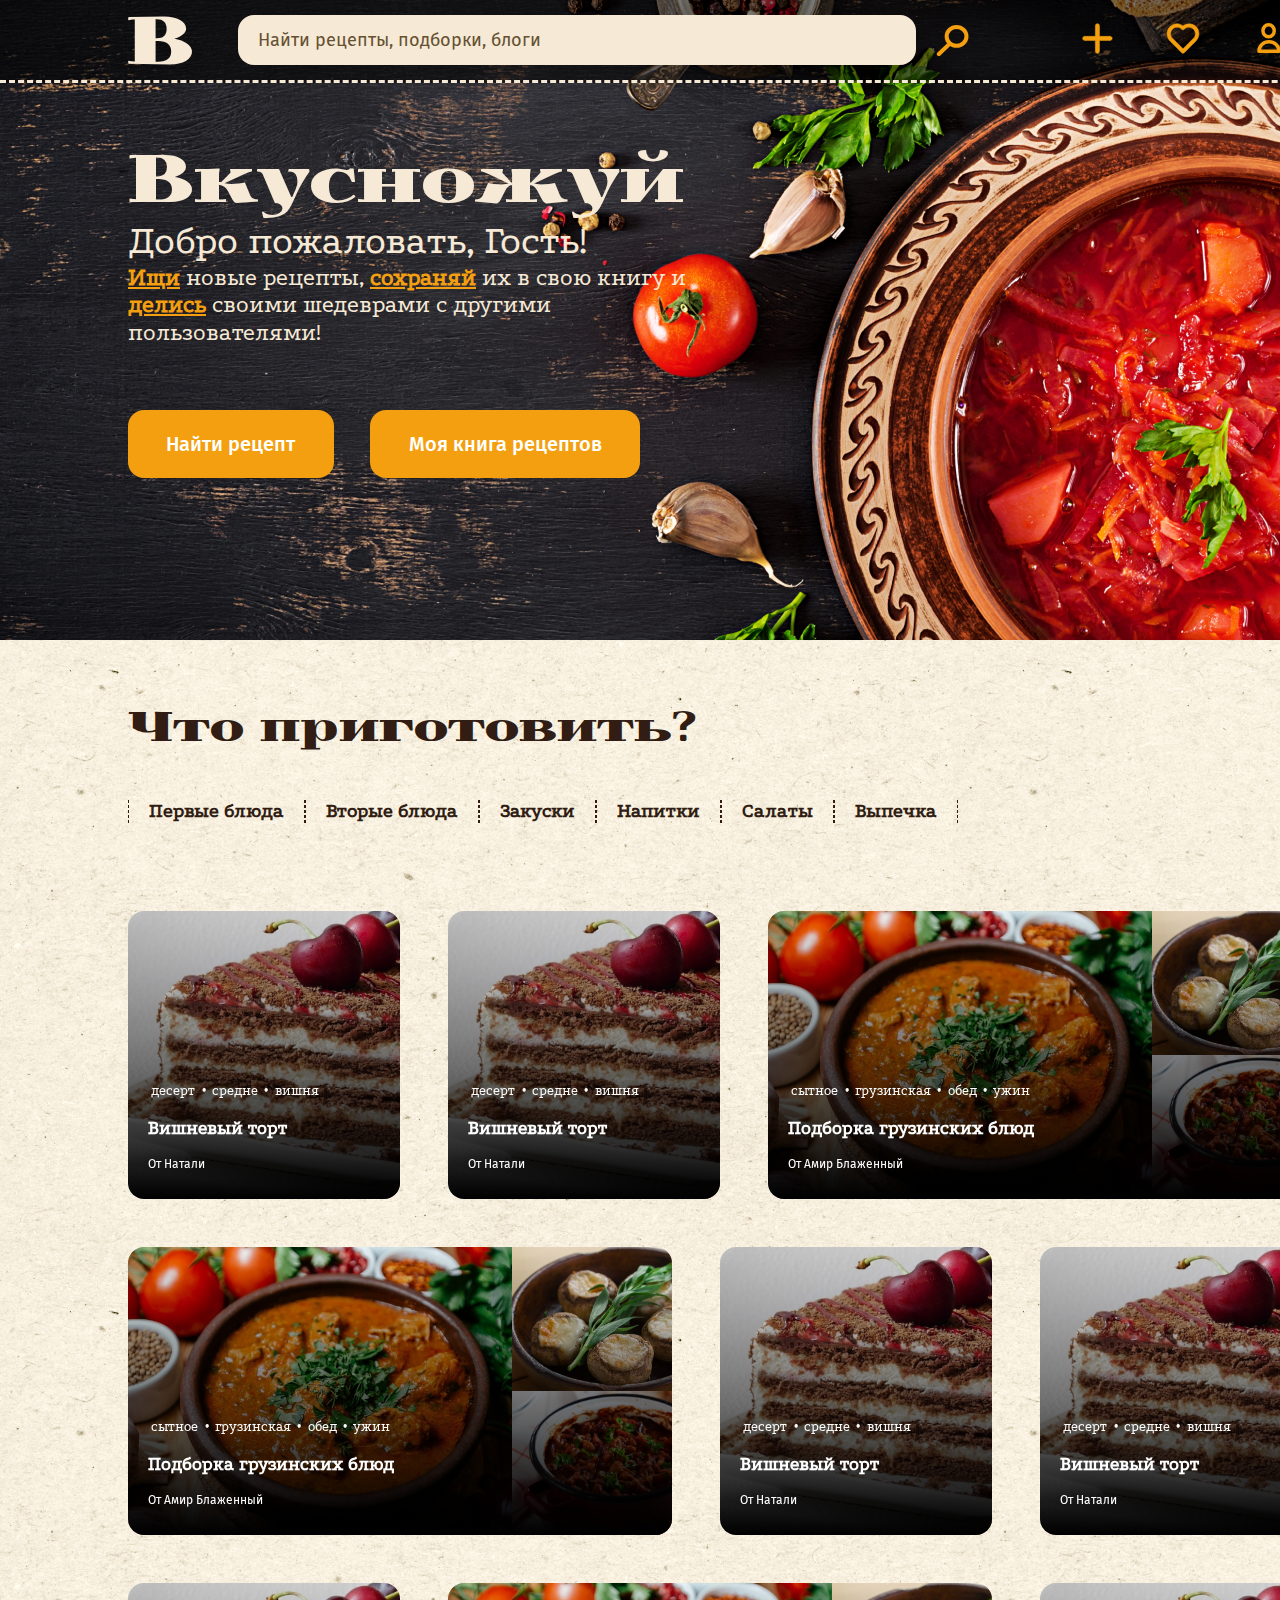
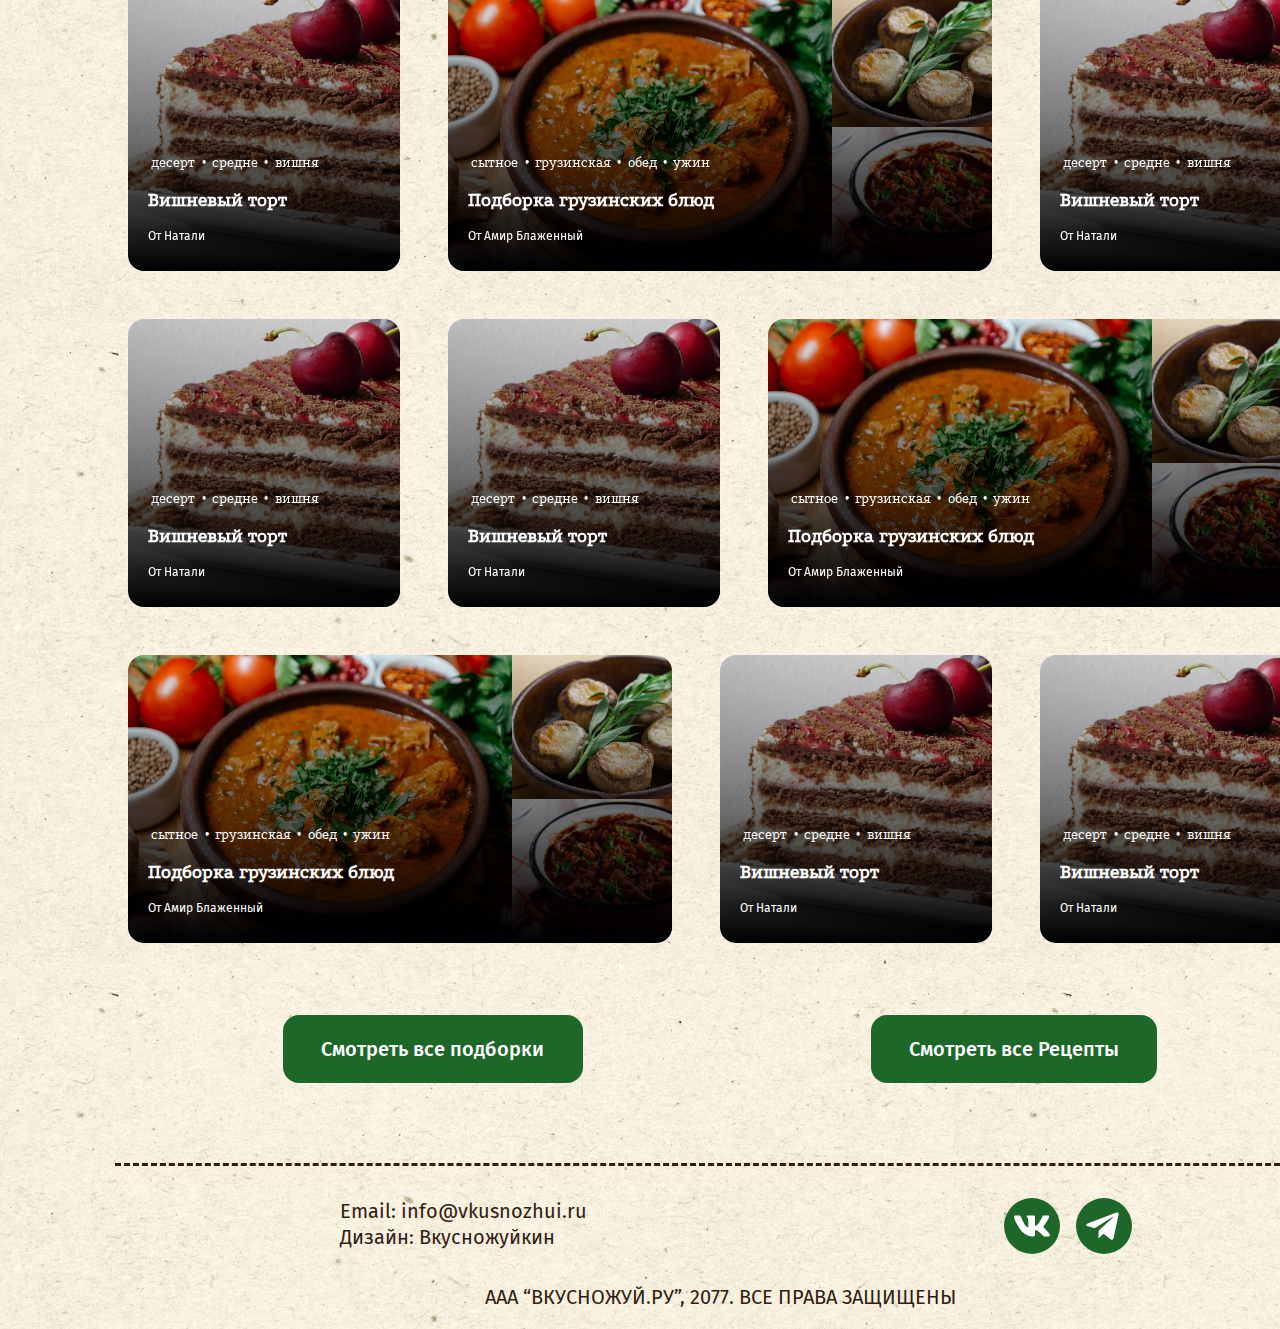
==== index.html @ 2370c057 "first_version" ====
<!DOCTYPE html>
<html lang="ru">
<head>
    <meta charset="UTF-8">
    <meta http-equiv="X-UA-Compatible" content="IE=edge">
    <!-- <meta name="viewport" content="width=device-width, initial-scale=1.0"> -->
    <meta name="viewport" content="width=device-width">
    <title>Вкусножуй</title>

    <meta name="description" content="Ищи новые рецепты, сохраняй их в свою книгу и делись своими шедеврами с другими пользователями!"> 
    <!--Уникальное описание страницы. Используется парсерами URL-адресов в социальных сетях, таких как Twitter или Facebook.-->
    <meta property="og:title" content="Unique page title - My Site">
    <!--Изображение, отображаемое, когда вы делитесь ссылкой на страницу в социальных сетях, приложениях чата или других сайтах, которые очищают URL-адреса.-->
    <meta property="og:image" content="image.jpg">
    <!--Цвет верхушки-->
    <meta name="theme-color" content="#F39F0F">
    <link rel="stylesheet" href="css/style.css">
</head>
<body>
    <!-- <div class="container-power">
        <img src="png/borstch_pc.png" class="eat-power" alt="Борщ">
    </div> -->
    <div class="container">
        <header class="header">
            <div class="container__header">
                <a href="#" class="header__logo" style="background-image: url(../svg/logo.svg);"></a>  
                <div class="header__search">
                    <form class="search-form">
                        <div class="search-form__content">
                            <input class="search-form__input" type="text" placeholder="Найти рецепты, подборки, блоги">
                            <img class="search-form__button" src="svg/search.svg" alt="Найти">
                        </div>
                    </form>
                </div>
                <nav class="header__nav">
                    <ul class="header__nav-list">
                        <li class="header__nav-item">
                            <a href="#" class="header__nav-item-img"><img src="svg/plus.svg" alt="Записать новый рецепт"></a>
                        </li>
                        <li class="header__nav-item">
                            <a href="#"><img src="svg/heart.svg" alt="Моя книга рецептов"></a>
                        </li>
                        <li class="header__nav-item">
                            <a href="#"><img src="svg/user.svg" alt="Моя страница"></a>
                        </li>
                    </ul>
                </nav>
            </div>
        </header>
        <article class="hello">
            <div class="hello__content">
                <h1 class="hello__site-name">Вкусножуй</h1>
                <p class="hello__welcome">Добро пожаловать, Гость!</p>
                <p class="hello__desc">
                    <b class="hello__desc-b">Ищи</b> новые рецепты, <b class="hello__desc-b">сохраняй</b> их в 
                    свою книгу и <b class="hello__desc-b">делись</b> своими шедеврами с 
                    другими пользователями!
                </p>
                <div class="hello__buttons">
                    <form class="button-form" action="#">
                        <button class="hello-button" type="button">Найти рецепт</button>
                    </form>
                    <form class="button-form" action="#">
                    <button class="hello-button" type="button">Моя книга рецептов</button>
                    </form>
                </div>
            </div>
        </article>
        <main class="main-first">
            <h2 class="main-first__chapter">Что приготовить?</h2>
            <nav class="main-first__nav">
                <ul class="main-first__nav-list">
                    <li class="main-first__nav-item">
                        <a href="#">Первые блюда</a>
                    </li>
                    <li class="main-first__nav-item">
                        <a href="#">Вторые блюда</a>
                    </li>
                    <li class="main-first__nav-item">
                        <a href="#">Закуски</a>
                    </li>
                    <li class="main-first__nav-item">
                        <a href="#">Напитки</a>
                    </li>
                    <li class="main-first__nav-item">
                        <a href="#">Салаты</a>
                    </li>
                    <li class="main-first__nav-item">
                        <a href="#">Выпечка</a>
                    </li>
                </ul>
            </nav>
            <section class="main-first__content">
                <article class="recipe-modul">
                        <div class="recipe-module__overlay"></div>
                        <div class="recipe-module__image" style="background-image: url(jpg/preview/1.jpg);"></div>
                        <div class="recipe-module__content">
                            <ul class="recipe-block__tegs">
                                <li class="recipe-block__tegs-item">
                                    <a class="recipe-block__tegs-a" href="#">десерт</a>
                                </li>
                                <li class="recipe-block__tegs-item">•</li>
                                <li class="recipe-block__tegs-item">
                                    <a class="recipe-block__tegs-a" href="#">средне</a>
                                </li>
                                <li class="recipe-block__tegs-item">•</li>
                                <li class="recipe-block__tegs-item">
                                    <a class="recipe-block__tegs-a" href="#">вишня</a>
                                </li>
                            </ul>
                            <h3 сlass="recipe-block__chapter">Вишневый торт</h3>
                            <p class="recipe-block__user">От Натали</p>
                        </div>
                </article>
                <article class="recipe-modul"> 
                    <div class="recipe-module__overlay"></div>
                    <div class="recipe-module__image" style="background-image: url(jpg/preview/1.jpg);"></div>
                    <div class="recipe-module__content">
                        <ul class="recipe-block__tegs">
                            <li class="recipe-block__tegs-item">
                                <a class="recipe-block__tegs-a" href="#">десерт</a>
                            </li>
                            <li class="recipe-block__tegs-item">•</li>
                            <li class="recipe-block__tegs-item">
                                <a class="recipe-block__tegs-a" href="#">средне</a>
                            </li>
                            <li class="recipe-block__tegs-item">•</li>
                            <li class="recipe-block__tegs-item">
                                <a class="recipe-block__tegs-a" href="#">вишня</a>
                            </li>
                        </ul>
                        <h3 сlass="recipe-block__chapter">Вишневый торт</h3>
                        <p class="recipe-block__user">От Натали</p>
                    </div>
                </article>
                <article class="compil-modul">
                    <div class="recipe-module__overlay"></div>
                    <div class="compil-module__image" style="background-image: url(jpg/preview/2.jpg);"></div>
                    <div class="comil-module__image-2" style="background-image: url(jpg/preview/4.jpg);"></div>
                    <div class="comil-module__image-3" style="background-image: url(jpg/preview/3.jpg);"></div>                        
                    <div class="recipe-module__content">
                        <ul class="recipe-block__tegs">
                            <li class="recipe-block__tegs-item">
                                <a class="recipe-block__tegs-a" href="#">сытное</a>
                            </li>
                            <li class="recipe-block__tegs-item">•</li>
                            <li class="recipe-block__tegs-item">
                                <a class="recipe-block__tegs-a" href="#">грузинская</a>
                            </li>
                            <li class="recipe-block__tegs-item">•</li>
                            <li class="recipe-block__tegs-item">
                                <a class="recipe-block__tegs-a" href="#">обед</a>
                            </li>
                            <li class="recipe-block__tegs-item">•</li>
                            <li class="recipe-block__tegs-item">
                                <a class="recipe-block__tegs-a" href="#">ужин</a>
                            </li>
                        </ul>
                        <h3 сlass="recipe-block__chapter">Подборка грузинских блюд</h3>
                        <p class="recipe-block__user">От Амир Блаженный</p>
                    </div>
                </article>
                <article class="compil-modul">
                    <div class="recipe-module__overlay"></div>
                    <div class="compil-module__image" style="background-image: url(jpg/preview/2.jpg);"></div>
                    <div class="comil-module__image-2" style="background-image: url(jpg/preview/4.jpg);"></div>
                    <div class="comil-module__image-3" style="background-image: url(jpg/preview/3.jpg);"></div>                        
                    <div class="recipe-module__content">
                        <ul class="recipe-block__tegs">
                            <li class="recipe-block__tegs-item">
                                <a class="recipe-block__tegs-a" href="#">сытное</a>
                            </li>
                            <li class="recipe-block__tegs-item">•</li>
                            <li class="recipe-block__tegs-item">
                                <a class="recipe-block__tegs-a" href="#">грузинская</a>
                            </li>
                            <li class="recipe-block__tegs-item">•</li>
                            <li class="recipe-block__tegs-item">
                                <a class="recipe-block__tegs-a" href="#">обед</a>
                            </li>
                            <li class="recipe-block__tegs-item">•</li>
                            <li class="recipe-block__tegs-item">
                                <a class="recipe-block__tegs-a" href="#">ужин</a>
                            </li>
                        </ul>
                        <h3 сlass="recipe-block__chapter">Подборка грузинских блюд</h3>
                        <p class="recipe-block__user">От Амир Блаженный</p>
                    </div>
                </article>
                <article class="recipe-modul">
                    <div class="recipe-module__overlay"></div>
                    <div class="recipe-module__image" style="background-image: url(jpg/preview/1.jpg);"></div>
                    <div class="recipe-module__content">
                        <ul class="recipe-block__tegs">
                            <li class="recipe-block__tegs-item">
                                <a class="recipe-block__tegs-a" href="#">десерт</a>
                            </li>
                            <li class="recipe-block__tegs-item">•</li>
                            <li class="recipe-block__tegs-item">
                                <a class="recipe-block__tegs-a" href="#">средне</a>
                            </li>
                            <li class="recipe-block__tegs-item">•</li>
                            <li class="recipe-block__tegs-item">
                                <a class="recipe-block__tegs-a" href="#">вишня</a>
                            </li>
                        </ul>
                        <h3 сlass="recipe-block__chapter">Вишневый торт</h3>
                        <p class="recipe-block__user">От Натали</p>
                    </div>
                </article>
                <article class="recipe-modul">
                    <div class="recipe-module__overlay"></div>
                    <div class="recipe-module__image" style="background-image: url(jpg/preview/1.jpg);"></div>
                    <div class="recipe-module__content">
                        <ul class="recipe-block__tegs">
                            <li class="recipe-block__tegs-item">
                                <a class="recipe-block__tegs-a" href="#">десерт</a>
                            </li>
                            <li class="recipe-block__tegs-item">•</li>
                            <li class="recipe-block__tegs-item">
                                <a class="recipe-block__tegs-a" href="#">средне</a>
                            </li>
                            <li class="recipe-block__tegs-item">•</li>
                            <li class="recipe-block__tegs-item">
                                <a class="recipe-block__tegs-a" href="#">вишня</a>
                            </li>
                        </ul>
                        <h3 сlass="recipe-block__chapter">Вишневый торт</h3>
                        <p class="recipe-block__user">От Натали</p>
                    </div>
                </article>
                <article class="recipe-modul">
                    <div class="recipe-module__overlay"></div>
                    <div class="recipe-module__image" style="background-image: url(jpg/preview/1.jpg);"></div>
                    <div class="recipe-module__content">
                        <ul class="recipe-block__tegs">
                            <li class="recipe-block__tegs-item">
                                <a class="recipe-block__tegs-a" href="#">десерт</a>
                            </li>
                            <li class="recipe-block__tegs-item">•</li>
                            <li class="recipe-block__tegs-item">
                                <a class="recipe-block__tegs-a" href="#">средне</a>
                            </li>
                            <li class="recipe-block__tegs-item">•</li>
                            <li class="recipe-block__tegs-item">
                                <a class="recipe-block__tegs-a" href="#">вишня</a>
                            </li>
                        </ul>
                        <h3 сlass="recipe-block__chapter">Вишневый торт</h3>
                        <p class="recipe-block__user">От Натали</p>
                    </div>
                </article>
                <article class="compil-modul">
                    <div class="recipe-module__overlay"></div>
                    <div class="compil-module__image" style="background-image: url(jpg/preview/2.jpg);"></div>
                    <div class="comil-module__image-2" style="background-image: url(jpg/preview/4.jpg);"></div>
                    <div class="comil-module__image-3" style="background-image: url(jpg/preview/3.jpg);"></div>                        
                    <div class="recipe-module__content">
                        <ul class="recipe-block__tegs">
                            <li class="recipe-block__tegs-item">
                                <a class="recipe-block__tegs-a" href="#">сытное</a>
                            </li>
                            <li class="recipe-block__tegs-item">•</li>
                            <li class="recipe-block__tegs-item">
                                <a class="recipe-block__tegs-a" href="#">грузинская</a>
                            </li>
                            <li class="recipe-block__tegs-item">•</li>
                            <li class="recipe-block__tegs-item">
                                <a class="recipe-block__tegs-a" href="#">обед</a>
                            </li>
                            <li class="recipe-block__tegs-item">•</li>
                            <li class="recipe-block__tegs-item">
                                <a class="recipe-block__tegs-a" href="#">ужин</a>
                            </li>
                        </ul>
                        <h3 сlass="recipe-block__chapter">Подборка грузинских блюд</h3>
                        <p class="recipe-block__user">От Амир Блаженный</p>
                    </div>
                </article>
                <article class="recipe-modul">
                    <div class="recipe-module__overlay"></div>
                    <div class="recipe-module__image" style="background-image: url(jpg/preview/1.jpg);"></div>
                    <div class="recipe-module__content">
                        <ul class="recipe-block__tegs">
                            <li class="recipe-block__tegs-item">
                                <a class="recipe-block__tegs-a" href="#">десерт</a>
                            </li>
                            <li class="recipe-block__tegs-item">•</li>
                            <li class="recipe-block__tegs-item">
                                <a class="recipe-block__tegs-a" href="#">средне</a>
                            </li>
                            <li class="recipe-block__tegs-item">•</li>
                            <li class="recipe-block__tegs-item">
                                <a class="recipe-block__tegs-a" href="#">вишня</a>
                            </li>
                        </ul>
                        <h3 сlass="recipe-block__chapter">Вишневый торт</h3>
                        <p class="recipe-block__user">От Натали</p>
                    </div>
                </article>
                <article class="recipe-modul">
                    <div class="recipe-module__overlay"></div>
                    <div class="recipe-module__image" style="background-image: url(jpg/preview/1.jpg);"></div>
                    <div class="recipe-module__content">
                        <ul class="recipe-block__tegs">
                            <li class="recipe-block__tegs-item">
                                <a class="recipe-block__tegs-a" href="#">десерт</a>
                            </li>
                            <li class="recipe-block__tegs-item">•</li>
                            <li class="recipe-block__tegs-item">
                                <a class="recipe-block__tegs-a" href="#">средне</a>
                            </li>
                            <li class="recipe-block__tegs-item">•</li>
                            <li class="recipe-block__tegs-item">
                                <a class="recipe-block__tegs-a" href="#">вишня</a>
                            </li>
                        </ul>
                        <h3 сlass="recipe-block__chapter">Вишневый торт</h3>
                        <p class="recipe-block__user">От Натали</p>
                    </div>
                </article>
                <article class="recipe-modul">
                    <div class="recipe-module__overlay"></div>
                    <div class="recipe-module__image" style="background-image: url(jpg/preview/1.jpg);"></div>
                    <div class="recipe-module__content">
                        <ul class="recipe-block__tegs">
                            <li class="recipe-block__tegs-item">
                                <a class="recipe-block__tegs-a" href="#">десерт</a>
                            </li>
                            <li class="recipe-block__tegs-item">•</li>
                            <li class="recipe-block__tegs-item">
                                <a class="recipe-block__tegs-a" href="#">средне</a>
                            </li>
                            <li class="recipe-block__tegs-item">•</li>
                            <li class="recipe-block__tegs-item">
                                <a class="recipe-block__tegs-a" href="#">вишня</a>
                            </li>
                        </ul>
                        <h3 сlass="recipe-block__chapter">Вишневый торт</h3>
                        <p class="recipe-block__user">От Натали</p>
                    </div>
                </article>
                <article class="compil-modul">
                    <div class="recipe-module__overlay"></div>
                    <div class="compil-module__image" style="background-image: url(jpg/preview/2.jpg);"></div>
                    <div class="comil-module__image-2" style="background-image: url(jpg/preview/4.jpg);"></div>
                    <div class="comil-module__image-3" style="background-image: url(jpg/preview/3.jpg);"></div>                        
                    <div class="recipe-module__content">
                        <ul class="recipe-block__tegs">
                            <li class="recipe-block__tegs-item">
                                <a class="recipe-block__tegs-a" href="#">сытное</a>
                            </li>
                            <li class="recipe-block__tegs-item">•</li>
                            <li class="recipe-block__tegs-item">
                                <a class="recipe-block__tegs-a" href="#">грузинская</a>
                            </li>
                            <li class="recipe-block__tegs-item">•</li>
                            <li class="recipe-block__tegs-item">
                                <a class="recipe-block__tegs-a" href="#">обед</a>
                            </li>
                            <li class="recipe-block__tegs-item">•</li>
                            <li class="recipe-block__tegs-item">
                                <a class="recipe-block__tegs-a" href="#">ужин</a>
                            </li>
                        </ul>
                        <h3 сlass="recipe-block__chapter">Подборка грузинских блюд</h3>
                        <p class="recipe-block__user">От Амир Блаженный</p>
                    </div>
                </article>
                <article class="compil-modul">
                    <div class="recipe-module__overlay"></div>
                    <div class="compil-module__image" style="background-image: url(jpg/preview/2.jpg);"></div>
                    <div class="comil-module__image-2" style="background-image: url(jpg/preview/4.jpg);"></div>
                    <div class="comil-module__image-3" style="background-image: url(jpg/preview/3.jpg);"></div>                        
                    <div class="recipe-module__content">
                        <ul class="recipe-block__tegs">
                            <li class="recipe-block__tegs-item">
                                <a class="recipe-block__tegs-a" href="#">сытное</a>
                            </li>
                            <li class="recipe-block__tegs-item">•</li>
                            <li class="recipe-block__tegs-item">
                                <a class="recipe-block__tegs-a" href="#">грузинская</a>
                            </li>
                            <li class="recipe-block__tegs-item">•</li>
                            <li class="recipe-block__tegs-item">
                                <a class="recipe-block__tegs-a" href="#">обед</a>
                            </li>
                            <li class="recipe-block__tegs-item">•</li>
                            <li class="recipe-block__tegs-item">
                                <a class="recipe-block__tegs-a" href="#">ужин</a>
                            </li>
                        </ul>
                        <h3 сlass="recipe-block__chapter">Подборка грузинских блюд</h3>
                        <p class="recipe-block__user">От Амир Блаженный</p>
                    </div>
                </article>
                <article class="recipe-modul">
                    <div class="recipe-module__overlay"></div>
                    <div class="recipe-module__image" style="background-image: url(jpg/preview/1.jpg);"></div>
                    <div class="recipe-module__content">
                        <ul class="recipe-block__tegs">
                            <li class="recipe-block__tegs-item">
                                <a class="recipe-block__tegs-a" href="#">десерт</a>
                            </li>
                            <li class="recipe-block__tegs-item">•</li>
                            <li class="recipe-block__tegs-item">
                                <a class="recipe-block__tegs-a" href="#">средне</a>
                            </li>
                            <li class="recipe-block__tegs-item">•</li>
                            <li class="recipe-block__tegs-item">
                                <a class="recipe-block__tegs-a" href="#">вишня</a>
                            </li>
                        </ul>
                        <h3 сlass="recipe-block__chapter">Вишневый торт</h3>
                        <p class="recipe-block__user">От Натали</p>
                    </div>
                </article>
                <article class="recipe-modul">
                    <div class="recipe-module__overlay"></div>
                    <div class="recipe-module__image" style="background-image: url(jpg/preview/1.jpg);"></div>
                    <div class="recipe-module__content">
                        <ul class="recipe-block__tegs">
                            <li class="recipe-block__tegs-item">
                                <a class="recipe-block__tegs-a" href="#">десерт</a>
                            </li>
                            <li class="recipe-block__tegs-item">•</li>
                            <li class="recipe-block__tegs-item">
                                <a class="recipe-block__tegs-a" href="#">средне</a>
                            </li>
                            <li class="recipe-block__tegs-item">•</li>
                            <li class="recipe-block__tegs-item">
                                <a class="recipe-block__tegs-a" href="#">вишня</a>
                            </li>
                        </ul>
                        <h3 сlass="recipe-block__chapter">Вишневый торт</h3>
                        <p class="recipe-block__user">От Натали</p>
                    </div>
                </article> 
            </section>
            <div class="main-first__buttons">
                <form class="button-form" action="#">
                    <button class="main-first-button" type="button">Смотреть все подборки</button>
                </form>
                <form class="button-form" action="#">
                    <button class="main-first-button" type="button">Смотреть все Рецепты</button>
                </form>
            </div>
        </main> 
        <footer class="footer">
            <div class="container__footer">
                <ul class="footer__info">
                    <li class="footer__info-item">Email: info@vkusnozhui.ru</li>
                    <li class="footer__info-item">Дизайн: Вкусножуйкин</li>
                </ul>
                <ul class="footer__social">
                    <a href="#" class="footer__social-item" style="background-image: url(../svg/VK.svg);"></a>
                    <a href="#" class="footer__social-item" style="background-image: url(../svg/TG.svg);"></a>  
                </ul>
            </div>
            <p class="footer__copyright">ААА “ВКУСНОЖУЙ.РУ”, 2077. ВСЕ ПРАВА ЗАЩИЩЕНЫ</p>
        </footer>
    </div> 
</body>
</html>
---- css/style.css ----
@import url(font.css);
@import url(normalize.css);
@import url(base.css);

/*То что поверх всего*/
.eat-power{
  position: absolute;
  right: 20rem;
  left: 60rem;
  z-index: 1;
}
/*Шапка*/
.container__header {
  height: 5rem;
  display:flex;
  justify-content: space-between;
  align-items: center;  
  padding: 0 8rem; 
}

.header{
  width: 90rem;
  position: fixed;
  background: rgba(0, 0, 0, 0.53);
  border-bottom: 0.2rem dashed #F6E9D6;
}

.header__logo {
  width: 4rem;
  height: 3.25rem;
  background-repeat: no-repeat;
  background-position: center;
  background-size: contain;
}

.search-form__content{
  display: flex;
  align-items: center;
}

.search-form__input {
  width: 41rem;
  height: 3rem;
  border-radius: 1rem;
  color: #311D13; 
  font-size: 1.13rem;
  padding-left: 1.25rem;
  margin-right: 1.25rem;
  background: #F6E9D6;
}

.header__nav-list {
  display: flex; 
}

.header__nav-item {
  padding: 0 1rem;
}

.header__nav-item-img {
  width:
}

/*Привествие*/

.hello {
  display: flex;
  height: 40rem;
  background-image: url(../jpg/borstch_pc.jpg);
}

.hello__content{
  display: flex;
  flex-direction: column;
  width: 37rem;
  height: 17rem;
  /* margin:  */
  margin: 10% 0 0 8rem;
}

.hello__site-name{
  color:#F6E9D6;
  font-size: 4rem;
  margin: 0;
}

.hello__welcome{
  color:#F6E9D6;
  font-size: 2.5rem;
  font-family: "Podkova Regular", sans-serif;
  margin: 0;
}

.hello__desc{
  color:#F6E9D6;
  font-size: 1.5rem;
  word-wrap: break-word;
  font-family: "Podkova Regular", sans-serif;
  margin: 0;
}

.hello__desc-b{
  color: #F39F0F;
  text-decoration: underline;
}

/*Кнопки*/
.hello__buttons{
  display: flex;
  justify-content: space-between;
  width: 32rem;
  height: 4rem;
  margin-top: 4rem;
}

.hello-button{
  background: #F39F0F;
}

.main-first-button{
  background: #1D6829;
  margin: 0 9rem;
}


/*main*/
.main-first{
  display: flex;
  flex-direction: column;
  padding: 2rem 8rem;
}


.main-first__chapter{
  font-size: 2.5rem;
}

.main-first__nav {
  display: flex;
  flex-wrap: wrap;
  width:auto;
}

.main-first__nav-list{
  display: flex;
  height: auto;
  padding: 0;
}            

.main-first__nav-item{
  font-family: "Podkova Regular", sans-serif;
  font-size: 1.25rem;
  font-weight: bold;
  padding: 0 1.25rem;
  color:#311D13;
  border-left: 1px dashed #311D13;
  border-right: 1px dashed #311D13;
}

/*Блоки контента*/

.main-first__content{
  display:flex;
  margin-top: 3rem;
  flex-wrap:wrap;
  justify-content: space-between;
}

.main-first__content article{
  margin: 1.5rem 0;
}

.recipe-modul {
  display: flex;
  width: 17rem; 
  height: 18rem;
  flex-direction: column;
  justify-content: flex-end;
  position: relative;
  border-radius: 1rem;
  overflow: hidden;
}

.compil-modul {
  display: flex;
  width: 34rem; 
  height: 18rem;
  flex-direction: column;
  justify-content: flex-end;
  position: relative;
  border-radius: 1rem;
  overflow: hidden;
}

.recipe-module__image {
  position: absolute;
  background-size: cover;
  width: 100%;
  height: 100%;
  z-index: -2;
}

.compil-module__image {
  position: absolute;
  background-size: cover;
  width: 24rem;
  height: 18rem;
  z-index: -2;
}

.comil-module__image-2 {
  position: absolute;
  background-size: cover;
  width: 13rem;
  height: 9rem;
  left: 24rem;
  z-index: -2;
}

.comil-module__image-3 {
  position: absolute;
  background-size: cover;
  width: 13rem;
  height: 9rem;
  left: 24rem;
  bottom: 9rem;
  z-index: -2;
}

.recipe-module__overlay {
  position: absolute;
  width: 100%;
  height: 100%;
  background-image: linear-gradient(#00000000, #000000);
  z-index: -1;
}

.recipe-module__content {
  width: auto;
  height: 7rem;
  color:white;
  padding: 1.25rem;
}

.recipe-block__tegs {
  display: flex;
  padding: 0;
}

.recipe-block__tegs-item {
  font-family: "Podkova Regular", sans-serif;
  font-size: 0.87rem;
  margin: 0 0.2rem;
}

.recipe-block__tegs-a {
  color:white;
}

.recipe-block__chapter {
  width: 21rem;
  height: auto;
  vertical-align: top;
  font-size: 1.25rem;
  margin: 0;
}

.recipe-block__user {
  font-size: 0.75rem;
}

.main-first__buttons {
  display: flex;
  justify-content: center;
  margin: 3rem 0;
}

/* Футер */
.footer {
  display: flex;
  flex-direction: column;
  align-items: center;
}
.container__footer {
  display: flex;
  justify-content: space-around;
  align-items: center;
  width: 84%;
  /* height: 8rem; */
  border-top: 3px dashed #311D13;
  padding: 1rem 0;
  
}

.footer__info-item {
  font-size: 1.25rem;
  padding-bottom: 0.2rem;
}

.footer__copyright {
  display: flex;
  justify-content: center;
  font-size: 1.25rem;
  margin-top: 0rem;
}

.footer__social {
  display: flex;
}

.footer__social-item {
  width: 3.5rem;
  height: 3.5rem;
  background-repeat: no-repeat;
  background-position: center;
  background-size: contain;
  margin: 0 0.5rem;
}

/* Поиск с фильтрами */

.search-menu {
  display: flex;
  /* justify-content: space-between; */
  width: 90rem;
  height: 32rem;
  background-image: url(../jpg/wood.jpg);
  background-repeat: repeat;
}

.search-menu__search {
  margin-bottom: 2rem;
}

.search-menu__content {
  display: flex;
  flex-wrap: wrap;
  /* justify-content: space-between; */
  flex-direction: column;
  width: 52rem;
  margin-top: 10rem;
  margin-left: 14.7rem;
}

.search-menu__button-find{
  height: 3.2rem;
  font-size: 1.125rem;
  /* width: 8rem;
   */
  background: #F39F0F;
}

.search-menu__buttons{
  background: #F39F0F;
  /* margin: 0 9rem; */
} 

.search-menu__filter-button{
  display: flex;
  justify-items: center;
  align-items: center;
  padding: 1rem 1.5rem;
}

.search-menu__filter-libel {
  margin-left: 1.2rem;
}

.search-menu__type {
  display: flex;
  flex-direction: column;
  height: 8rem;
  margin-top: 3rem;
  border-top: 3px dashed #F39F0F;
}

.search-menu__type-chapter {
  color:#F6E9D6;
  font-size: 1.6rem;
  font-family: "Podkova Regular", sans-serif;
}

@media (max-width: 68rem) {
  
  .header{
    width: 67.5rem;
  }
  .container__header {
    height: 4.5rem;
    padding: 0 3rem; 
  }
  .header__logo {
    width: 3rem;
    height: 2.3rem;
  }
  .search-form__input {
    width: 33rem;
    height: 2.5rem;
  }

  .search-form__button {
    width: 2rem;
    height: 2rem;
  }

  .hello {
    display: flex;
    height: 26.5rem;
    background-image: url(../png/borstch_pad.png);
  }

  .hello__content{
    width: 26rem;
    height: 13rem;
    margin: 6rem 0 0 3rem;
  }
  .hello__site-name{
    font-size: 3rem;
  }

  .hello__welcome{
    color:#F6E9D6;
    font-size: 1.6rem;
  }

  .hello__desc{
    font-size: 1.125rem;
  }

  .hello__buttons{
    display: flex;
    justify-content: space-between;
    width: 22rem;
    height: 3rem;
    margin-top: 2.5rem;
  }

  .main-first{
    padding: 1rem 3rem;
  }

  .main-first__chapter{
    font-size: 2rem;
    margin-bottom: 1rem;
  }

  .main-first__nav-item{
    font-size: 1rem;
    border-left: 1px dashed #311D13;
    border-right: 1px dashed #311D13;
  }

  .main-first__content{
    display:flex;
    margin-top: 3rem;
    flex-wrap:wrap;
    justify-content: space-between;
  }

  .main-first__content{
    margin-top: 1rem;
  }

  .recipe-modul {
    width: 14rem; 
    height: 15rem;
  }

  .compil-modul {
    width: 28rem; 
    height: 15rem;
  }

  .compil-module__image {
    width: 20rem;
    height: 15rem;
  }
  
  .comil-module__image-2 {
    position: absolute;
    background-size: cover;
    width: 10rem;
    height: 7.5rem;
    left: 20rem;
    z-index: -2;
  }
  
  .comil-module__image-3 {
    position: absolute;
    background-size: cover;
    width: 10rem;
    height: 7.5rem;
    left: 20rem;
    bottom: 7.5rem;
    z-index: -2;
  }

  .recipe-module__content {
    width: auto;
    height: 5rem;
    color:white;
  }

  .recipe-block__tegs {
    display: flex;
    padding: 0;
    margin: 0;
  }

  .recipe-block__tegs-item {
    font-family: "Podkova Regular", sans-serif;
    font-size: 0.6rem;
    margin: 0 0.2rem;
  }
  .recipe-block__chapter {
    width: 12rem;
    font-size: 1.125rem;
  }

  .main-first__buttons {
    margin: 1rem 0;
  }

  .container__footer {
    width: 90%;
  }
  
  .footer__copyright {
    font-size: 1.25rem;
  }
}

@media (max-width: 20rem) {
  .container {
    width: 20rem;
  }

  button {
    font-size: 0.3rem;
    padding: 0.4rem 1.3rem;
  }
  .header{
    width: 20rem;
  }
  .container__header {
    height: 4.5rem;
    padding: 0 1.25rem; 
  }
  .header__logo {
    width: 2.5rem;
    height: 2.5rem;
  }
  .search-form__input {
    display: none;
  }

  .search-form__button {
    width: 2rem;
    height: 2rem;
  }

  .header__nav-item {
    /* display: none; */
    width: 1.8rem;
    height: 1.8rem;
  }

  .hello {
    display: flex;
    height: 14rem;
    background-image: url(../png/borstch_mob.png);
  }

  /* .hello__content{
    width: 26rem;
    height: 13rem;
    margin: 6rem 0 0 3rem;
  } */
  .hello__site-name{
    font-size: 3rem;
  }

  .hello__welcome{
    color:#F6E9D6;
    font-size: 1.6rem;
  }

  .hello__desc{
    font-size: 1.125rem;
  }

  .hello__buttons{
    display: flex;
    justify-content: space-between;
    width: 22rem;
    height: 3rem;
    margin-top: 2.5rem;
  }

  .main-first{
    padding: 1rem 3rem;
  }

  .main-first__chapter{
    font-size: 2rem;
    margin-bottom: 1.4rem;
  }

  .main-first__nav-item{
    font-size: 1rem;
    border-left: 1px dashed #311D13;
    border-right: 1px dashed #311D13;
  }

  .main-first__content{
    display:flex;
    margin-top: 3rem;
    flex-wrap:wrap;
    justify-content: space-between;
  }

  .main-first__content{
    margin-top: 1rem;
  }

  .recipe-modul {
    width: 14rem; 
    height: 15rem;
  }

  .compil-modul {
    width: 28rem; 
    height: 15rem;
  }

  .compil-module__image {
    width: 20rem;
    height: 15rem;
  }
  
  .comil-module__image-2 {
    position: absolute;
    background-size: cover;
    width: 10rem;
    height: 7.5rem;
    left: 20rem;
    z-index: -2;
  }
  
  .comil-module__image-3 {
    position: absolute;
    background-size: cover;
    width: 10rem;
    height: 7.5rem;
    left: 20rem;
    bottom: 7.5rem;
    z-index: -2;
  }

  .recipe-module__content {
    width: auto;
    height: 5rem;
    color:white;
  }

  .recipe-block__tegs {
    display: flex;
    padding: 0;
    margin: 0;
  }

  .recipe-block__tegs-item {
    font-family: "Podkova Regular", sans-serif;
    font-size: 0.6rem;
    margin: 0 0.2rem;
  }
  .recipe-block__chapter {
    width: 12rem;
    font-size: 1.125rem;
  }

  .main-first__buttons {
    margin: 1rem 0;
  }

  .container__footer {
    width: 90%;
  }
  
  .footer__copyright {
    font-size: 1.25rem;
  }
}
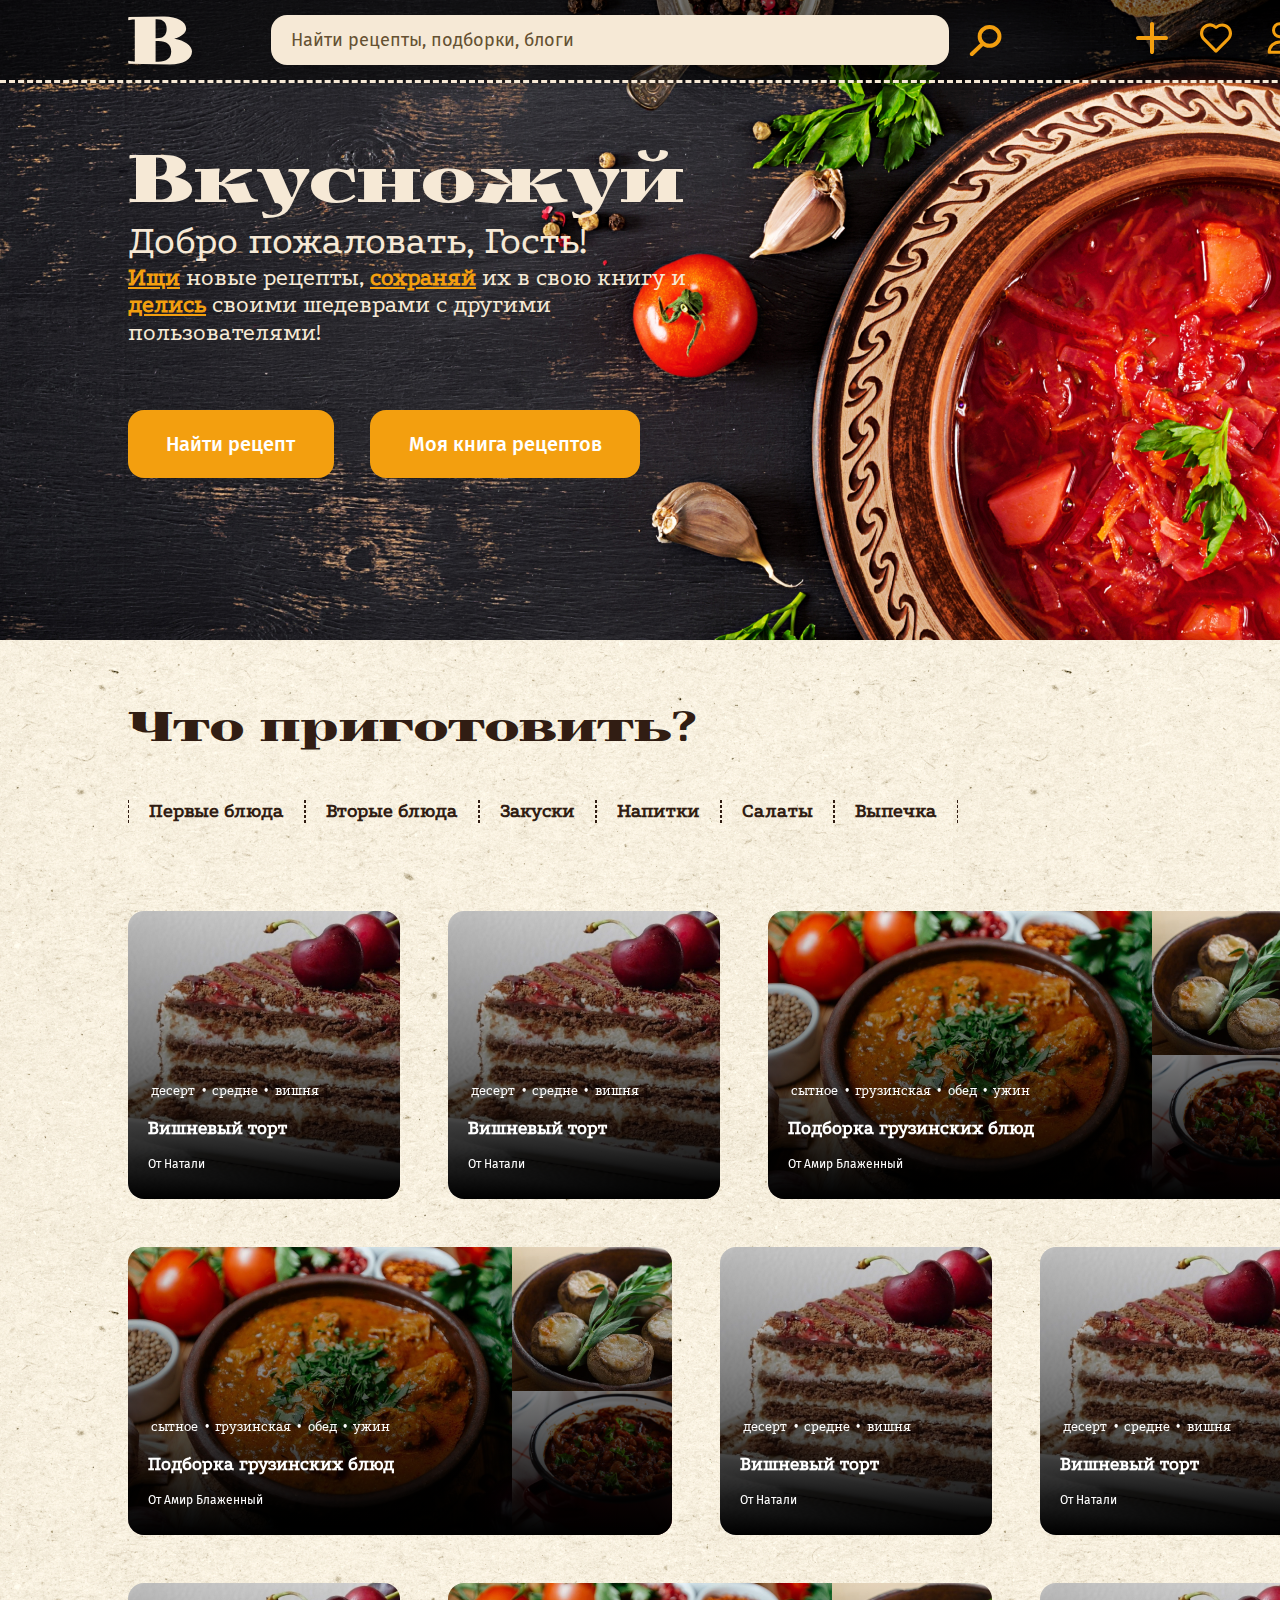
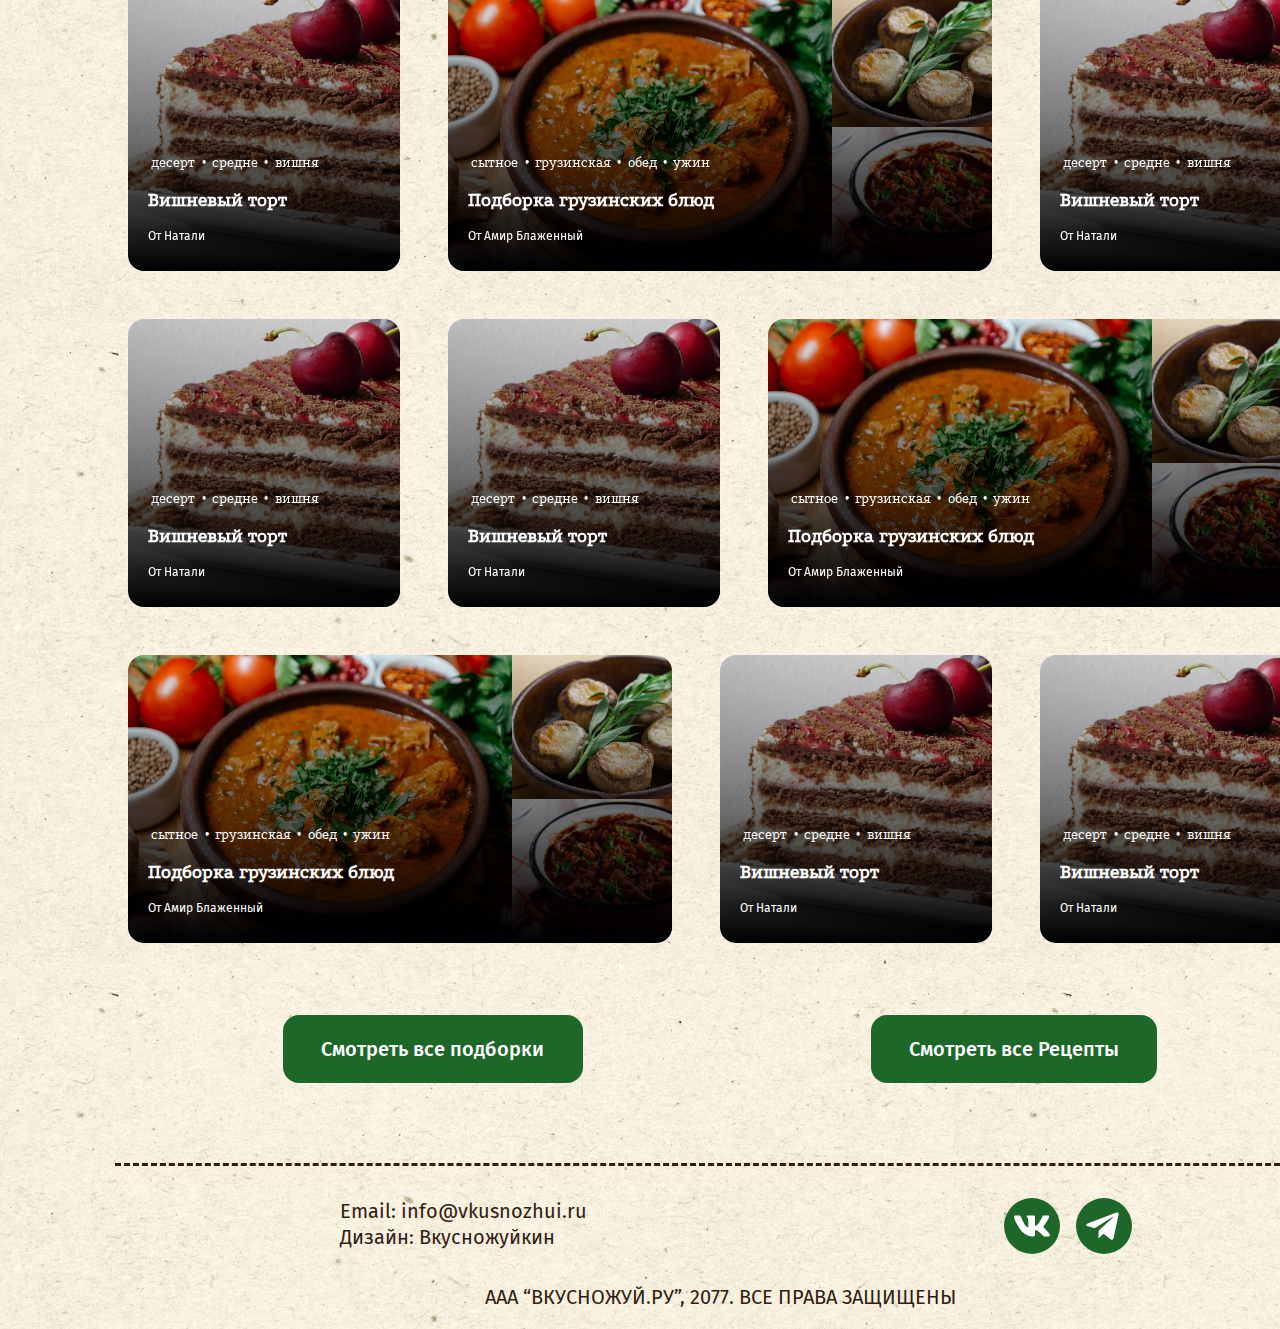
==== commit 1624648b: "adaptive_first_page_and_search" ====
--- a/index.html
+++ b/index.html
@@ -3,7 +3,6 @@
 <head>
     <meta charset="UTF-8">
     <meta http-equiv="X-UA-Compatible" content="IE=edge">
-    <!-- <meta name="viewport" content="width=device-width, initial-scale=1.0"> -->
     <meta name="viewport" content="width=device-width">
     <title>Вкусножуй</title>
 
@@ -12,9 +11,8 @@
     <meta property="og:title" content="Unique page title - My Site">
     <!--Изображение, отображаемое, когда вы делитесь ссылкой на страницу в социальных сетях, приложениях чата или других сайтах, которые очищают URL-адреса.-->
     <meta property="og:image" content="image.jpg">
-    <!--Цвет верхушки-->
-    <meta name="theme-color" content="#F39F0F">
-    <link rel="stylesheet" href="css/style.css">
+    <meta name="theme-color" content="#311D13">
+    <link rel="stylesheet" href="css/first-page.css">
 </head>
 <body>
     <!-- <div class="container-power">
@@ -35,13 +33,13 @@
                 <nav class="header__nav">
                     <ul class="header__nav-list">
                         <li class="header__nav-item">
-                            <a href="#" class="header__nav-item-img"><img src="svg/plus.svg" alt="Записать новый рецепт"></a>
+                            <a href="#"><img class="header__nav-item-img" src="svg/plus.svg" alt="Записать новый рецепт"></a>
                         </li>
                         <li class="header__nav-item">
-                            <a href="#"><img src="svg/heart.svg" alt="Моя книга рецептов"></a>
+                            <a href="#"><img class="header__nav-item-img" src="svg/heart.svg" alt="Моя книга рецептов"></a>
                         </li>
                         <li class="header__nav-item">
-                            <a href="#"><img src="svg/user.svg" alt="Моя страница"></a>
+                            <a href="#"><img class="header__nav-item-img" src="svg/user.svg" alt="Моя страница"></a>
                         </li>
                     </ul>
                 </nav>
@@ -91,7 +89,7 @@
                 </ul>
             </nav>
             <section class="main-first__content">
-                <article class="recipe-modul">
+                <article class="recipe-modul" id="item-1">
                         <div class="recipe-module__overlay"></div>
                         <div class="recipe-module__image" style="background-image: url(jpg/preview/1.jpg);"></div>
                         <div class="recipe-module__content">
@@ -112,28 +110,28 @@
                             <p class="recipe-block__user">От Натали</p>
                         </div>
                 </article>
-                <article class="recipe-modul"> 
-                    <div class="recipe-module__overlay"></div>
-                    <div class="recipe-module__image" style="background-image: url(jpg/preview/1.jpg);"></div>
-                    <div class="recipe-module__content">
-                        <ul class="recipe-block__tegs">
-                            <li class="recipe-block__tegs-item">
-                                <a class="recipe-block__tegs-a" href="#">десерт</a>
-                            </li>
-                            <li class="recipe-block__tegs-item">•</li>
-                            <li class="recipe-block__tegs-item">
-                                <a class="recipe-block__tegs-a" href="#">средне</a>
-                            </li>
-                            <li class="recipe-block__tegs-item">•</li>
-                            <li class="recipe-block__tegs-item">
-                                <a class="recipe-block__tegs-a" href="#">вишня</a>
-                            </li>
-                        </ul>
-                        <h3 сlass="recipe-block__chapter">Вишневый торт</h3>
-                        <p class="recipe-block__user">От Натали</p>
-                    </div>
-                </article>
-                <article class="compil-modul">
+                <article class="recipe-modul" id="item-2"> 
+                    <div class="recipe-module__overlay"></div>
+                    <div class="recipe-module__image" style="background-image: url(jpg/preview/1.jpg);"></div>
+                    <div class="recipe-module__content">
+                        <ul class="recipe-block__tegs">
+                            <li class="recipe-block__tegs-item">
+                                <a class="recipe-block__tegs-a" href="#">десерт</a>
+                            </li>
+                            <li class="recipe-block__tegs-item">•</li>
+                            <li class="recipe-block__tegs-item">
+                                <a class="recipe-block__tegs-a" href="#">средне</a>
+                            </li>
+                            <li class="recipe-block__tegs-item">•</li>
+                            <li class="recipe-block__tegs-item">
+                                <a class="recipe-block__tegs-a" href="#">вишня</a>
+                            </li>
+                        </ul>
+                        <h3 сlass="recipe-block__chapter">Вишневый торт</h3>
+                        <p class="recipe-block__user">От Натали</p>
+                    </div>
+                </article>
+                <article class="compil-modul" id="item-3">
                     <div class="recipe-module__overlay"></div>
                     <div class="compil-module__image" style="background-image: url(jpg/preview/2.jpg);"></div>
                     <div class="comil-module__image-2" style="background-image: url(jpg/preview/4.jpg);"></div>
@@ -160,7 +158,7 @@
                         <p class="recipe-block__user">От Амир Блаженный</p>
                     </div>
                 </article>
-                <article class="compil-modul">
+                <article class="compil-modul" id="item-4">
                     <div class="recipe-module__overlay"></div>
                     <div class="compil-module__image" style="background-image: url(jpg/preview/2.jpg);"></div>
                     <div class="comil-module__image-2" style="background-image: url(jpg/preview/4.jpg);"></div>
@@ -187,70 +185,70 @@
                         <p class="recipe-block__user">От Амир Блаженный</p>
                     </div>
                 </article>
-                <article class="recipe-modul">
-                    <div class="recipe-module__overlay"></div>
-                    <div class="recipe-module__image" style="background-image: url(jpg/preview/1.jpg);"></div>
-                    <div class="recipe-module__content">
-                        <ul class="recipe-block__tegs">
-                            <li class="recipe-block__tegs-item">
-                                <a class="recipe-block__tegs-a" href="#">десерт</a>
-                            </li>
-                            <li class="recipe-block__tegs-item">•</li>
-                            <li class="recipe-block__tegs-item">
-                                <a class="recipe-block__tegs-a" href="#">средне</a>
-                            </li>
-                            <li class="recipe-block__tegs-item">•</li>
-                            <li class="recipe-block__tegs-item">
-                                <a class="recipe-block__tegs-a" href="#">вишня</a>
-                            </li>
-                        </ul>
-                        <h3 сlass="recipe-block__chapter">Вишневый торт</h3>
-                        <p class="recipe-block__user">От Натали</p>
-                    </div>
-                </article>
-                <article class="recipe-modul">
-                    <div class="recipe-module__overlay"></div>
-                    <div class="recipe-module__image" style="background-image: url(jpg/preview/1.jpg);"></div>
-                    <div class="recipe-module__content">
-                        <ul class="recipe-block__tegs">
-                            <li class="recipe-block__tegs-item">
-                                <a class="recipe-block__tegs-a" href="#">десерт</a>
-                            </li>
-                            <li class="recipe-block__tegs-item">•</li>
-                            <li class="recipe-block__tegs-item">
-                                <a class="recipe-block__tegs-a" href="#">средне</a>
-                            </li>
-                            <li class="recipe-block__tegs-item">•</li>
-                            <li class="recipe-block__tegs-item">
-                                <a class="recipe-block__tegs-a" href="#">вишня</a>
-                            </li>
-                        </ul>
-                        <h3 сlass="recipe-block__chapter">Вишневый торт</h3>
-                        <p class="recipe-block__user">От Натали</p>
-                    </div>
-                </article>
-                <article class="recipe-modul">
-                    <div class="recipe-module__overlay"></div>
-                    <div class="recipe-module__image" style="background-image: url(jpg/preview/1.jpg);"></div>
-                    <div class="recipe-module__content">
-                        <ul class="recipe-block__tegs">
-                            <li class="recipe-block__tegs-item">
-                                <a class="recipe-block__tegs-a" href="#">десерт</a>
-                            </li>
-                            <li class="recipe-block__tegs-item">•</li>
-                            <li class="recipe-block__tegs-item">
-                                <a class="recipe-block__tegs-a" href="#">средне</a>
-                            </li>
-                            <li class="recipe-block__tegs-item">•</li>
-                            <li class="recipe-block__tegs-item">
-                                <a class="recipe-block__tegs-a" href="#">вишня</a>
-                            </li>
-                        </ul>
-                        <h3 сlass="recipe-block__chapter">Вишневый торт</h3>
-                        <p class="recipe-block__user">От Натали</p>
-                    </div>
-                </article>
-                <article class="compil-modul">
+                <article class="recipe-modul" id="item-5">
+                    <div class="recipe-module__overlay"></div>
+                    <div class="recipe-module__image" style="background-image: url(jpg/preview/1.jpg);"></div>
+                    <div class="recipe-module__content">
+                        <ul class="recipe-block__tegs">
+                            <li class="recipe-block__tegs-item">
+                                <a class="recipe-block__tegs-a" href="#">десерт</a>
+                            </li>
+                            <li class="recipe-block__tegs-item">•</li>
+                            <li class="recipe-block__tegs-item">
+                                <a class="recipe-block__tegs-a" href="#">средне</a>
+                            </li>
+                            <li class="recipe-block__tegs-item">•</li>
+                            <li class="recipe-block__tegs-item">
+                                <a class="recipe-block__tegs-a" href="#">вишня</a>
+                            </li>
+                        </ul>
+                        <h3 сlass="recipe-block__chapter">Вишневый торт</h3>
+                        <p class="recipe-block__user">От Натали</p>
+                    </div>
+                </article>
+                <article class="recipe-modul" id="item-6">
+                    <div class="recipe-module__overlay"></div>
+                    <div class="recipe-module__image" style="background-image: url(jpg/preview/1.jpg);"></div>
+                    <div class="recipe-module__content">
+                        <ul class="recipe-block__tegs">
+                            <li class="recipe-block__tegs-item">
+                                <a class="recipe-block__tegs-a" href="#">десерт</a>
+                            </li>
+                            <li class="recipe-block__tegs-item">•</li>
+                            <li class="recipe-block__tegs-item">
+                                <a class="recipe-block__tegs-a" href="#">средне</a>
+                            </li>
+                            <li class="recipe-block__tegs-item">•</li>
+                            <li class="recipe-block__tegs-item">
+                                <a class="recipe-block__tegs-a" href="#">вишня</a>
+                            </li>
+                        </ul>
+                        <h3 сlass="recipe-block__chapter">Вишневый торт</h3>
+                        <p class="recipe-block__user">От Натали</p>
+                    </div>
+                </article>
+                <article class="recipe-modul" id="item-7">
+                    <div class="recipe-module__overlay"></div>
+                    <div class="recipe-module__image" style="background-image: url(jpg/preview/1.jpg);"></div>
+                    <div class="recipe-module__content">
+                        <ul class="recipe-block__tegs">
+                            <li class="recipe-block__tegs-item">
+                                <a class="recipe-block__tegs-a" href="#">десерт</a>
+                            </li>
+                            <li class="recipe-block__tegs-item">•</li>
+                            <li class="recipe-block__tegs-item">
+                                <a class="recipe-block__tegs-a" href="#">средне</a>
+                            </li>
+                            <li class="recipe-block__tegs-item">•</li>
+                            <li class="recipe-block__tegs-item">
+                                <a class="recipe-block__tegs-a" href="#">вишня</a>
+                            </li>
+                        </ul>
+                        <h3 сlass="recipe-block__chapter">Вишневый торт</h3>
+                        <p class="recipe-block__user">От Натали</p>
+                    </div>
+                </article>
+                <article class="compil-modul" id="item-8">
                     <div class="recipe-module__overlay"></div>
                     <div class="compil-module__image" style="background-image: url(jpg/preview/2.jpg);"></div>
                     <div class="comil-module__image-2" style="background-image: url(jpg/preview/4.jpg);"></div>
@@ -277,70 +275,70 @@
                         <p class="recipe-block__user">От Амир Блаженный</p>
                     </div>
                 </article>
-                <article class="recipe-modul">
-                    <div class="recipe-module__overlay"></div>
-                    <div class="recipe-module__image" style="background-image: url(jpg/preview/1.jpg);"></div>
-                    <div class="recipe-module__content">
-                        <ul class="recipe-block__tegs">
-                            <li class="recipe-block__tegs-item">
-                                <a class="recipe-block__tegs-a" href="#">десерт</a>
-                            </li>
-                            <li class="recipe-block__tegs-item">•</li>
-                            <li class="recipe-block__tegs-item">
-                                <a class="recipe-block__tegs-a" href="#">средне</a>
-                            </li>
-                            <li class="recipe-block__tegs-item">•</li>
-                            <li class="recipe-block__tegs-item">
-                                <a class="recipe-block__tegs-a" href="#">вишня</a>
-                            </li>
-                        </ul>
-                        <h3 сlass="recipe-block__chapter">Вишневый торт</h3>
-                        <p class="recipe-block__user">От Натали</p>
-                    </div>
-                </article>
-                <article class="recipe-modul">
-                    <div class="recipe-module__overlay"></div>
-                    <div class="recipe-module__image" style="background-image: url(jpg/preview/1.jpg);"></div>
-                    <div class="recipe-module__content">
-                        <ul class="recipe-block__tegs">
-                            <li class="recipe-block__tegs-item">
-                                <a class="recipe-block__tegs-a" href="#">десерт</a>
-                            </li>
-                            <li class="recipe-block__tegs-item">•</li>
-                            <li class="recipe-block__tegs-item">
-                                <a class="recipe-block__tegs-a" href="#">средне</a>
-                            </li>
-                            <li class="recipe-block__tegs-item">•</li>
-                            <li class="recipe-block__tegs-item">
-                                <a class="recipe-block__tegs-a" href="#">вишня</a>
-                            </li>
-                        </ul>
-                        <h3 сlass="recipe-block__chapter">Вишневый торт</h3>
-                        <p class="recipe-block__user">От Натали</p>
-                    </div>
-                </article>
-                <article class="recipe-modul">
-                    <div class="recipe-module__overlay"></div>
-                    <div class="recipe-module__image" style="background-image: url(jpg/preview/1.jpg);"></div>
-                    <div class="recipe-module__content">
-                        <ul class="recipe-block__tegs">
-                            <li class="recipe-block__tegs-item">
-                                <a class="recipe-block__tegs-a" href="#">десерт</a>
-                            </li>
-                            <li class="recipe-block__tegs-item">•</li>
-                            <li class="recipe-block__tegs-item">
-                                <a class="recipe-block__tegs-a" href="#">средне</a>
-                            </li>
-                            <li class="recipe-block__tegs-item">•</li>
-                            <li class="recipe-block__tegs-item">
-                                <a class="recipe-block__tegs-a" href="#">вишня</a>
-                            </li>
-                        </ul>
-                        <h3 сlass="recipe-block__chapter">Вишневый торт</h3>
-                        <p class="recipe-block__user">От Натали</p>
-                    </div>
-                </article>
-                <article class="compil-modul">
+                <article class="recipe-modul" id="item-9">
+                    <div class="recipe-module__overlay"></div>
+                    <div class="recipe-module__image" style="background-image: url(jpg/preview/1.jpg);"></div>
+                    <div class="recipe-module__content">
+                        <ul class="recipe-block__tegs">
+                            <li class="recipe-block__tegs-item">
+                                <a class="recipe-block__tegs-a" href="#">десерт</a>
+                            </li>
+                            <li class="recipe-block__tegs-item">•</li>
+                            <li class="recipe-block__tegs-item">
+                                <a class="recipe-block__tegs-a" href="#">средне</a>
+                            </li>
+                            <li class="recipe-block__tegs-item">•</li>
+                            <li class="recipe-block__tegs-item">
+                                <a class="recipe-block__tegs-a" href="#">вишня</a>
+                            </li>
+                        </ul>
+                        <h3 сlass="recipe-block__chapter">Вишневый торт</h3>
+                        <p class="recipe-block__user">От Натали</p>
+                    </div>
+                </article>
+                <article class="recipe-modul" id="item-10">
+                    <div class="recipe-module__overlay"></div>
+                    <div class="recipe-module__image" style="background-image: url(jpg/preview/1.jpg);"></div>
+                    <div class="recipe-module__content">
+                        <ul class="recipe-block__tegs">
+                            <li class="recipe-block__tegs-item">
+                                <a class="recipe-block__tegs-a" href="#">десерт</a>
+                            </li>
+                            <li class="recipe-block__tegs-item">•</li>
+                            <li class="recipe-block__tegs-item">
+                                <a class="recipe-block__tegs-a" href="#">средне</a>
+                            </li>
+                            <li class="recipe-block__tegs-item">•</li>
+                            <li class="recipe-block__tegs-item">
+                                <a class="recipe-block__tegs-a" href="#">вишня</a>
+                            </li>
+                        </ul>
+                        <h3 сlass="recipe-block__chapter">Вишневый торт</h3>
+                        <p class="recipe-block__user">От Натали</p>
+                    </div>
+                </article>
+                <article class="recipe-modul" id="item-11">
+                    <div class="recipe-module__overlay"></div>
+                    <div class="recipe-module__image" style="background-image: url(jpg/preview/1.jpg);"></div>
+                    <div class="recipe-module__content">
+                        <ul class="recipe-block__tegs">
+                            <li class="recipe-block__tegs-item">
+                                <a class="recipe-block__tegs-a" href="#">десерт</a>
+                            </li>
+                            <li class="recipe-block__tegs-item">•</li>
+                            <li class="recipe-block__tegs-item">
+                                <a class="recipe-block__tegs-a" href="#">средне</a>
+                            </li>
+                            <li class="recipe-block__tegs-item">•</li>
+                            <li class="recipe-block__tegs-item">
+                                <a class="recipe-block__tegs-a" href="#">вишня</a>
+                            </li>
+                        </ul>
+                        <h3 сlass="recipe-block__chapter">Вишневый торт</h3>
+                        <p class="recipe-block__user">От Натали</p>
+                    </div>
+                </article>
+                <article class="compil-modul" id="item-12">
                     <div class="recipe-module__overlay"></div>
                     <div class="compil-module__image" style="background-image: url(jpg/preview/2.jpg);"></div>
                     <div class="comil-module__image-2" style="background-image: url(jpg/preview/4.jpg);"></div>
@@ -367,7 +365,7 @@
                         <p class="recipe-block__user">От Амир Блаженный</p>
                     </div>
                 </article>
-                <article class="compil-modul">
+                <article class="compil-modul" id="item-13">
                     <div class="recipe-module__overlay"></div>
                     <div class="compil-module__image" style="background-image: url(jpg/preview/2.jpg);"></div>
                     <div class="comil-module__image-2" style="background-image: url(jpg/preview/4.jpg);"></div>
@@ -394,28 +392,28 @@
                         <p class="recipe-block__user">От Амир Блаженный</p>
                     </div>
                 </article>
-                <article class="recipe-modul">
-                    <div class="recipe-module__overlay"></div>
-                    <div class="recipe-module__image" style="background-image: url(jpg/preview/1.jpg);"></div>
-                    <div class="recipe-module__content">
-                        <ul class="recipe-block__tegs">
-                            <li class="recipe-block__tegs-item">
-                                <a class="recipe-block__tegs-a" href="#">десерт</a>
-                            </li>
-                            <li class="recipe-block__tegs-item">•</li>
-                            <li class="recipe-block__tegs-item">
-                                <a class="recipe-block__tegs-a" href="#">средне</a>
-                            </li>
-                            <li class="recipe-block__tegs-item">•</li>
-                            <li class="recipe-block__tegs-item">
-                                <a class="recipe-block__tegs-a" href="#">вишня</a>
-                            </li>
-                        </ul>
-                        <h3 сlass="recipe-block__chapter">Вишневый торт</h3>
-                        <p class="recipe-block__user">От Натали</p>
-                    </div>
-                </article>
-                <article class="recipe-modul">
+                <article class="recipe-modul" id="item-14">
+                    <div class="recipe-module__overlay"></div>
+                    <div class="recipe-module__image" style="background-image: url(jpg/preview/1.jpg);"></div>
+                    <div class="recipe-module__content">
+                        <ul class="recipe-block__tegs">
+                            <li class="recipe-block__tegs-item">
+                                <a class="recipe-block__tegs-a" href="#">десерт</a>
+                            </li>
+                            <li class="recipe-block__tegs-item">•</li>
+                            <li class="recipe-block__tegs-item">
+                                <a class="recipe-block__tegs-a" href="#">средне</a>
+                            </li>
+                            <li class="recipe-block__tegs-item">•</li>
+                            <li class="recipe-block__tegs-item">
+                                <a class="recipe-block__tegs-a" href="#">вишня</a>
+                            </li>
+                        </ul>
+                        <h3 сlass="recipe-block__chapter">Вишневый торт</h3>
+                        <p class="recipe-block__user">От Натали</p>
+                    </div>
+                </article>
+                <article class="recipe-modul" id="item-15">
                     <div class="recipe-module__overlay"></div>
                     <div class="recipe-module__image" style="background-image: url(jpg/preview/1.jpg);"></div>
                     <div class="recipe-module__content">
--- a/css/first-page.css
+++ b/css/first-page.css
@@ -0,0 +1,472 @@
+@import url(style.css);
+
+.eat-power{
+    position: absolute;
+    right: 20rem;
+    left: 60rem;
+    z-index: 1;
+  }
+/*Привествие*/
+.hello {
+    display: flex;
+    height: 40rem;
+    background-image: url(../jpg/borstch_pc.jpg);
+  }
+  
+  .hello__content{
+    display: flex;
+    flex-direction: column;
+    width: 37rem;
+    height: 17rem;
+    /* margin:  */
+    margin: 10% 0 0 8rem;
+  }
+  
+  .hello__site-name{
+    color:#F6E9D6;
+    font-size: 4rem;
+    margin: 0;
+  }
+  
+  .hello__welcome{
+    color:#F6E9D6;
+    font-size: 2.5rem;
+    font-family: "Podkova Regular", sans-serif;
+    margin: 0;
+  }
+  
+  .hello__desc{
+    color:#F6E9D6;
+    font-size: 1.5rem;
+    word-wrap: break-word;
+    font-family: "Podkova Regular", sans-serif;
+    margin: 0;
+  }
+  
+  .hello__desc-b{
+    color: #F39F0F;
+    text-decoration: underline;
+  }
+  
+  /*Кнопки*/
+  .hello__buttons{
+    display: flex;
+    justify-content: space-between;
+    width: 32rem;
+    height: 4rem;
+    margin-top: 4rem;
+  }
+  
+  .hello-button{
+    background: #F39F0F;
+  }
+  
+  .main-first-button{
+    background: #1D6829;
+    margin: 0 9rem;
+  }
+  
+  
+  /*main*/
+  .main-first{
+    display: flex;
+    flex-direction: column;
+    padding: 2rem 8rem;
+  }
+  
+  
+  .main-first__chapter{
+    font-size: 2.5rem;
+  }
+  
+  .main-first__nav {
+    display: flex;
+    flex-wrap: wrap;
+    width:auto;
+  }
+  
+  .main-first__nav-list{
+    display: flex;
+    height: auto;
+    padding: 0;
+  }            
+  
+  .main-first__nav-item{
+    font-family: "Podkova Regular", sans-serif;
+    font-size: 1.25rem;
+    font-weight: bold;
+    padding: 0 1.25rem;
+    color:#311D13;
+    border-left: 1px dashed #311D13;
+    border-right: 1px dashed #311D13;
+  }
+  
+  /*Блоки контента*/
+  
+  .main-first__content{
+    display:flex;
+    margin-top: 3rem;
+    flex-wrap:wrap;
+    justify-content: space-between;
+  }
+  
+  .main-first__content article{
+    margin: 1.5rem 0;
+  }
+  
+  .recipe-modul {
+    display: flex;
+    width: 17rem; 
+    height: 18rem;
+    flex-direction: column;
+    justify-content: flex-end;
+    position: relative;
+    border-radius: 1rem;
+    overflow: hidden;
+  }
+  
+  .compil-modul {
+    display: flex;
+    width: 34rem; 
+    height: 18rem;
+    flex-direction: column;
+    justify-content: flex-end;
+    position: relative;
+    border-radius: 1rem;
+    overflow: hidden;
+  }
+  
+  .recipe-module__image {
+    position: absolute;
+    background-size: cover;
+    width: 100%;
+    height: 100%;
+    z-index: -2;
+  }
+  
+  .compil-module__image {
+    position: absolute;
+    background-size: cover;
+    width: 24rem;
+    height: 18rem;
+    z-index: -2;
+  }
+  
+  .comil-module__image-2 {
+    position: absolute;
+    background-size: cover;
+    width: 13rem;
+    height: 9rem;
+    left: 24rem;
+    z-index: -2;
+  }
+  
+  .comil-module__image-3 {
+    position: absolute;
+    background-size: cover;
+    width: 13rem;
+    height: 9rem;
+    left: 24rem;
+    bottom: 9rem;
+    z-index: -2;
+  }
+  
+  .recipe-module__overlay {
+    position: absolute;
+    width: 100%;
+    height: 100%;
+    background-image: linear-gradient(#00000000, #000000);
+    z-index: -1;
+  }
+  
+  .recipe-module__content {
+    width: auto;
+    height: 7rem;
+    color:white;
+    padding: 1.25rem;
+  }
+  
+  .recipe-block__tegs {
+    display: flex;
+    padding: 0;
+  }
+  
+  .recipe-block__tegs-item {
+    font-family: "Podkova Regular", sans-serif;
+    font-size: 0.87rem;
+    margin: 0 0.2rem;
+  }
+  
+  .recipe-block__tegs-a {
+    color:white;
+  }
+  
+  .recipe-block__chapter {
+    width: 21rem;
+    height: auto;
+    vertical-align: top;
+    font-size: 1.25rem;
+    margin: 0;
+  }
+  
+  .recipe-block__user {
+    font-size: 0.75rem;
+  }
+  
+  .main-first__buttons {
+    display: flex;
+    justify-content: center;
+    margin: 3rem 0;
+  }
+
+  @media (max-width: 68rem) {
+    .hello {
+      display: flex;
+      height: 26.5rem;
+      background-image: url(../png/borstch_pad.png);
+    }
+  
+    .hello__content{
+      width: 26rem;
+      height: 13rem;
+      margin: 6rem 0 0 3rem;
+    }
+    .hello__site-name{
+      font-size: 3rem;
+    }
+  
+    .hello__welcome{
+      color:#F6E9D6;
+      font-size: 1.6rem;
+    }
+  
+    .hello__desc{
+      font-size: 1.125rem;
+    }
+  
+    .hello__buttons{
+      display: flex;
+      justify-content: space-between;
+      width: 22rem;
+      height: 3rem;
+      margin-top: 2.5rem;
+    }
+  
+    .main-first{
+      padding: 1rem 3rem;
+    }
+  
+    .main-first__chapter{
+      font-size: 2rem;
+      margin-bottom: 1rem;
+    }
+  
+    .main-first__nav-item{
+      font-size: 1rem;
+      border-left: 1px dashed #311D13;
+      border-right: 1px dashed #311D13;
+    }
+  
+    .main-first__content{
+      margin-top: 1rem;
+    }
+  
+    .recipe-modul {
+      width: 14rem; 
+      height: 15rem;
+    }
+  
+    .compil-modul {
+      width: 28rem; 
+      height: 15rem;
+    }
+  
+    .compil-module__image {
+      width: 20rem;
+      height: 15rem;
+    }
+    
+    .comil-module__image-2 {
+      position: absolute;
+      background-size: cover;
+      width: 10rem;
+      height: 7.5rem;
+      left: 20rem;
+      z-index: -2;
+    }
+    
+    .comil-module__image-3 {
+      position: absolute;
+      background-size: cover;
+      width: 10rem;
+      height: 7.5rem;
+      left: 20rem;
+      bottom: 7.5rem;
+      z-index: -2;
+    }
+  
+    .recipe-module__content {
+      width: auto;
+      height: 5rem;
+      color:white;
+    }
+  
+    .recipe-block__tegs {
+      display: flex;
+      padding: 0;
+      margin: 0;
+    }
+  
+    .recipe-block__tegs-item {
+      font-size: 0.6rem;
+      margin: 0 0.2rem;
+    }
+  
+    .recipe-block__chapter {
+      width: 12rem;
+      font-size: 2rem;
+    }
+  
+    .main-first__buttons {
+      margin: 1rem 0;
+    }
+  }
+  
+  @media (max-width: 20rem) {
+    
+    .hello {
+      display: flex;
+      height: 13rem;
+      background-image: url(../png/borstch_mob.png);
+    }
+  
+    .hello__content{
+      width: 26rem;
+      height: 13rem;
+      margin: 4rem 0 0 1.25rem;
+    }
+    .hello__site-name{
+      font-size: 1.125rem;
+      margin-bottom: 0.3rem;
+    }
+  
+    .hello__welcome{
+      font-size: 0.75rem;
+      margin-bottom: 0.3rem;
+    }
+  
+    .hello__desc{
+      width:9.5rem;
+      font-size: 0.5rem;
+    }
+  
+    .hello__buttons{
+      display: flex;
+      justify-content: space-between;
+      width: 11rem;
+      margin-top: 1rem;
+    }
+  
+    .main-first{
+      padding: 1rem 1.25rem;
+    }
+  
+    .main-first__chapter{
+      font-size: 1rem;
+      margin: 0;
+    }
+  
+    .main-first__nav{
+      border-bottom: 1px dashed #311D13;
+      height: 2rem;
+    }
+  
+    .main-first__nav-item{
+      font-size: 0.5rem;
+      border: none;
+      padding: 0 0.25rem;
+    }
+  
+    .main-first__content{
+      margin-top: 1rem;
+    }
+  
+    .main-first__content article{
+      margin: 1rem 0;
+    }
+  
+    #item-4 {
+      order: 1;
+    }
+    #item-7 {
+      order: 1;
+    }
+  
+    #item-11 {
+      order: 1;
+    }
+  
+    #item-13 {
+      order: 1;
+    }
+  
+    .recipe-modul {
+      width: 8rem; 
+      height: 8rem;
+      border-radius: 0.7rem;
+    }
+  
+    .compil-modul {
+      width: 17.5rem; 
+      height: 8rem;
+      border-radius: 0.7rem;
+    }
+  
+    .compil-module__image {
+      width: 11rem;
+      height: 8rem;
+    }
+    
+    .comil-module__image-2 {
+      width: 7rem;
+      height: 4rem;
+      left: 11rem;
+    }
+    
+    .comil-module__image-3 {
+      width: 7rem;
+      height: 4rem;
+      left: 11rem;
+      bottom: 4rem;
+    }
+  
+    .recipe-module__content {
+      width: auto;
+      height: 4rem;
+      padding: 0.6rem;
+    }
+  
+    .recipe-block__tegs-item {
+      font-size: 0.4rem;
+      margin: 0 0.1rem;
+    }
+  
+    h3 {
+      font-size: 0.7rem;
+      margin-top: 0.5rem;
+    }
+  
+    .recipe-block__user {
+      font-size: 0.4rem;
+      margin-top: 1.2rem;
+    }
+  
+    .main-first__buttons {
+      margin: 0.5rem 0;
+    }
+  
+    .main-first-button{
+      background: #1D6829;
+      margin: 0 0.8rem;
+    }
+}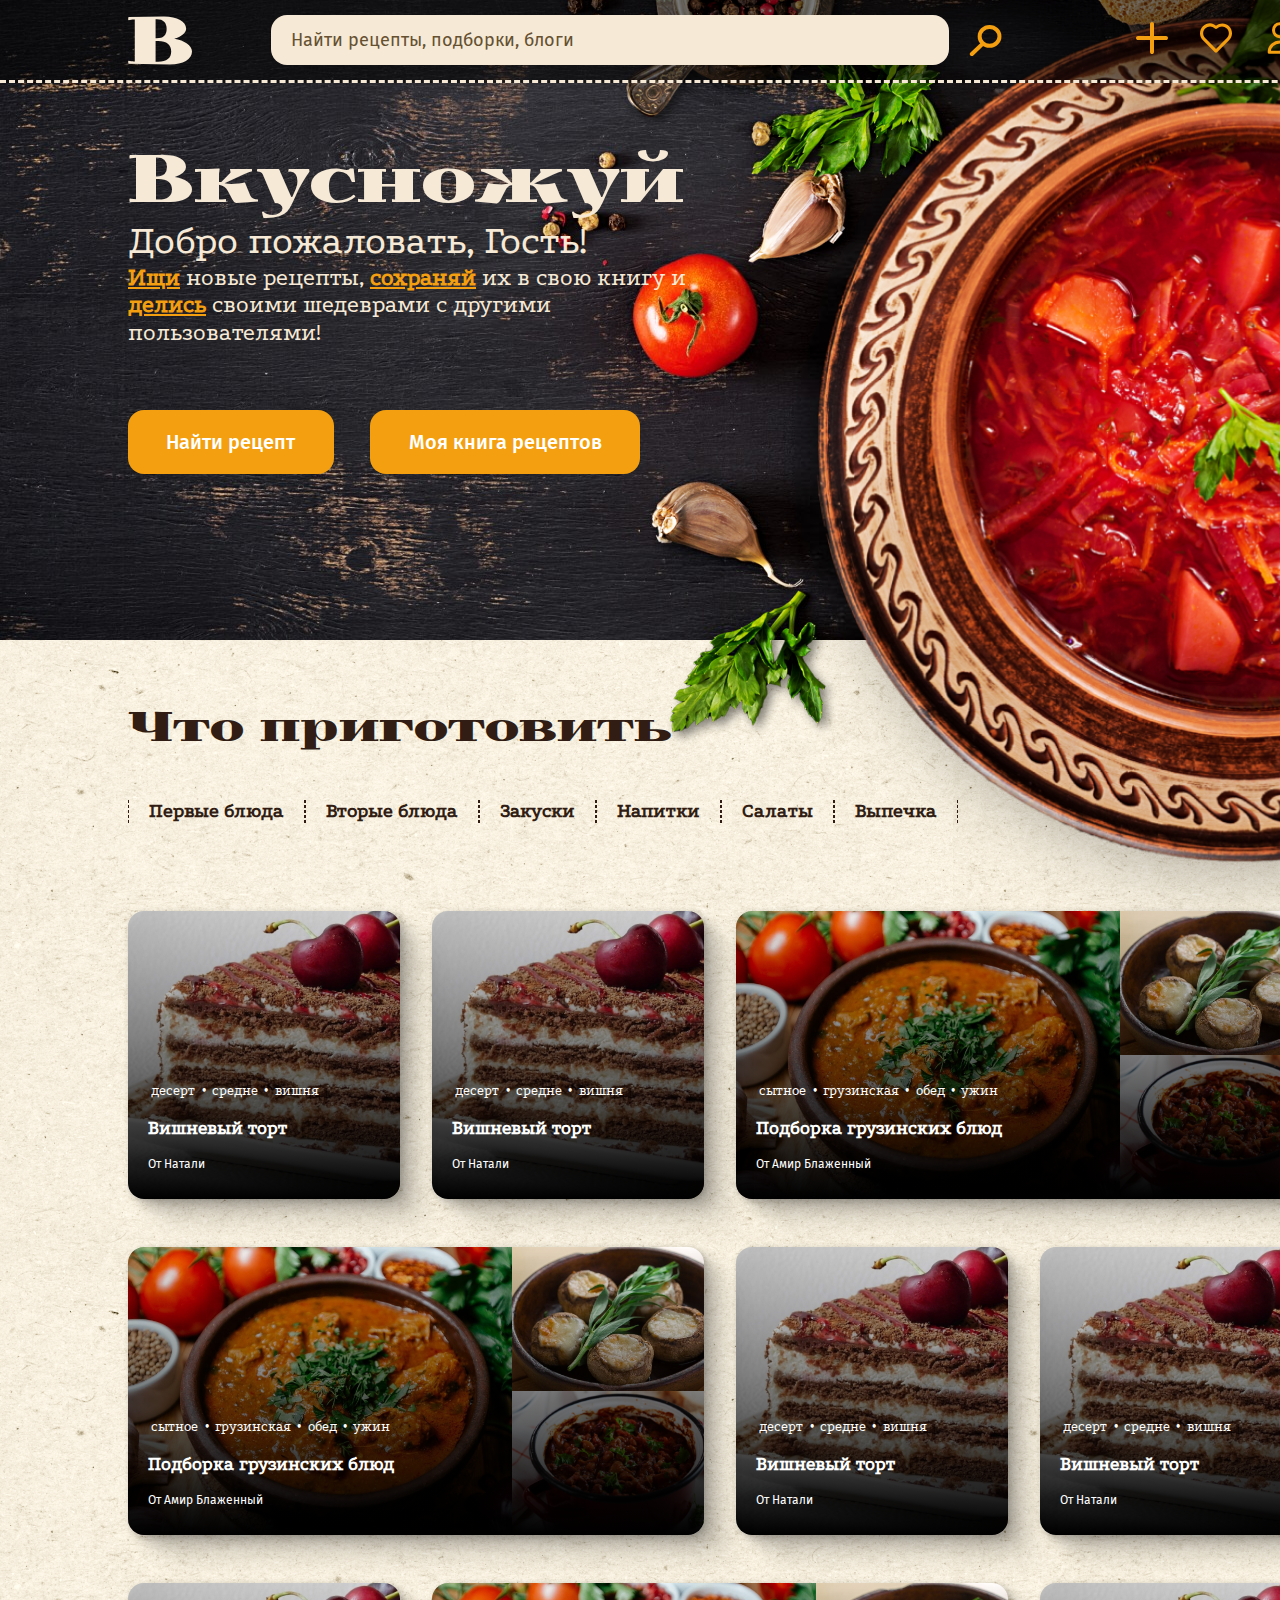
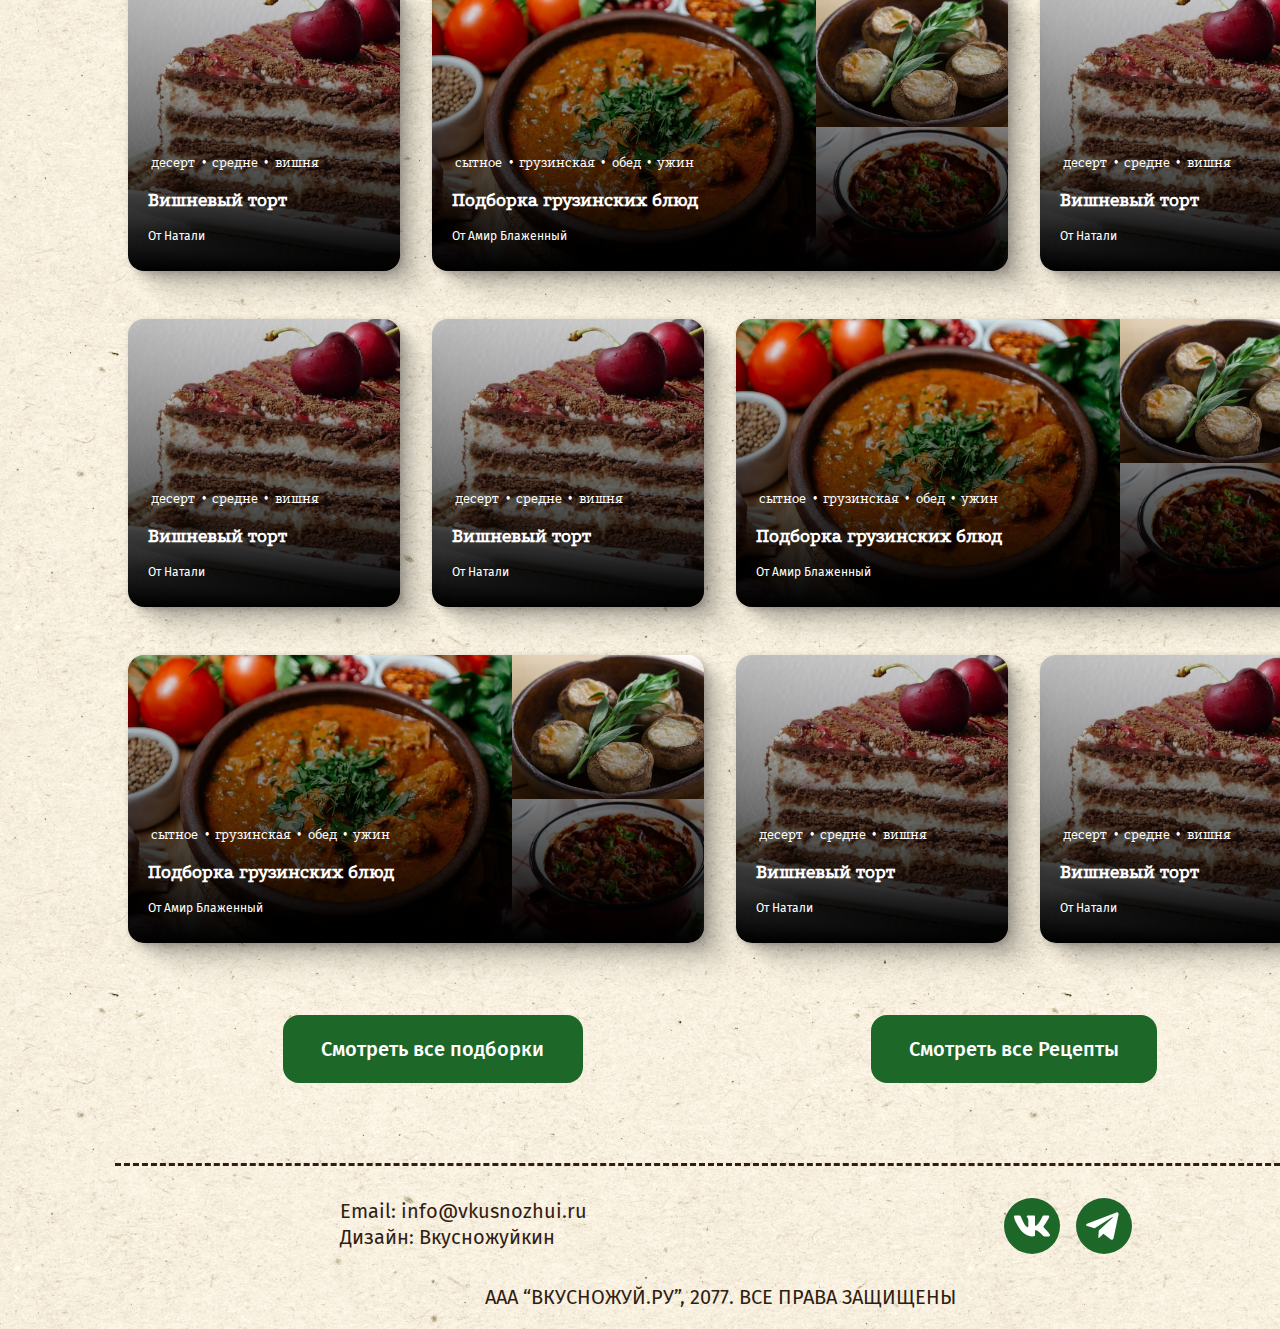
==== commit 27b890f5: "full-site" ====
--- a/index.html
+++ b/index.html
@@ -13,15 +13,19 @@
     <meta property="og:image" content="image.jpg">
     <meta name="theme-color" content="#311D13">
     <link rel="stylesheet" href="css/first-page.css">
+    <link rel="stylesheet" href="animate.css-main/animate.min.css" />
 </head>
 <body>
-    <!-- <div class="container-power">
-        <img src="png/borstch_pc.png" class="eat-power" alt="Борщ">
-    </div> -->
+    <div class="container-power">
+        <div class="eat-power" alt="Борщ"></div>
+    </div>
     <div class="container">
+        <div class="container-product">
+            <div class="product-power"></div>
+        </div>
         <header class="header">
             <div class="container__header">
-                <a href="#" class="header__logo" style="background-image: url(../svg/logo.svg);"></a>  
+                <a href="./index.html" class="header__logo" style="background-image: url(../svg/logo.svg);"></a>  
                 <div class="header__search">
                     <form class="search-form">
                         <div class="search-form__content">
@@ -33,13 +37,13 @@
                 <nav class="header__nav">
                     <ul class="header__nav-list">
                         <li class="header__nav-item">
-                            <a href="#"><img class="header__nav-item-img" src="svg/plus.svg" alt="Записать новый рецепт"></a>
+                            <a href="./form-recept.html"><img class="header__nav-item-img" src="svg/plus.svg" alt="Записать новый рецепт"></a>
                         </li>
                         <li class="header__nav-item">
-                            <a href="#"><img class="header__nav-item-img" src="svg/heart.svg" alt="Моя книга рецептов"></a>
+                            <a href="./search.html"><img class="header__nav-item-img" src="svg/heart.svg" alt="Моя книга рецептов"></a>
                         </li>
                         <li class="header__nav-item">
-                            <a href="#"><img class="header__nav-item-img" src="svg/user.svg" alt="Моя страница"></a>
+                            <a href="./blog.html"><img class="header__nav-item-img" src="svg/user.svg" alt="Моя страница"></a>
                         </li>
                     </ul>
                 </nav>
@@ -47,7 +51,7 @@
         </header>
         <article class="hello">
             <div class="hello__content">
-                <h1 class="hello__site-name">Вкусножуй</h1>
+                <a href="index.html"><h1 class="hello__site-name">Вкусножуй</h1></a>
                 <p class="hello__welcome">Добро пожаловать, Гость!</p>
                 <p class="hello__desc">
                     <b class="hello__desc-b">Ищи</b> новые рецепты, <b class="hello__desc-b">сохраняй</b> их в 
@@ -55,36 +59,32 @@
                     другими пользователями!
                 </p>
                 <div class="hello__buttons">
-                    <form class="button-form" action="#">
-                        <button class="hello-button" type="button">Найти рецепт</button>
-                    </form>
-                    <form class="button-form" action="#">
-                    <button class="hello-button" type="button">Моя книга рецептов</button>
-                    </form>
+                    <button class="hello-button" type="button" onclick="window.location.href = 'search.html'">Найти рецепт</button>
+                    <button class="hello-button" type="button" onclick="window.location.href = 'search.html'">Моя книга рецептов</button>
                 </div>
             </div>
         </article>
         <main class="main-first">
-            <h2 class="main-first__chapter">Что приготовить?</h2>
+            <h2 class="main-first__chapter">Что приготовить</h2>
             <nav class="main-first__nav">
                 <ul class="main-first__nav-list">
                     <li class="main-first__nav-item">
-                        <a href="#">Первые блюда</a>
-                    </li>
-                    <li class="main-first__nav-item">
-                        <a href="#">Вторые блюда</a>
-                    </li>
-                    <li class="main-first__nav-item">
-                        <a href="#">Закуски</a>
-                    </li>
-                    <li class="main-first__nav-item">
-                        <a href="#">Напитки</a>
-                    </li>
-                    <li class="main-first__nav-item">
-                        <a href="#">Салаты</a>
-                    </li>
-                    <li class="main-first__nav-item">
-                        <a href="#">Выпечка</a>
+                        <a class="main-first__nav-a" href="#">Первые блюда</a>
+                    </li>
+                    <li class="main-first__nav-item">
+                        <a class="main-first__nav-a"href="#">Вторые блюда</a>
+                    </li>
+                    <li class="main-first__nav-item">
+                        <a class="main-first__nav-a" href="#">Закуски</a>
+                    </li>
+                    <li class="main-first__nav-item">
+                        <a class="main-first__nav-a" href="#">Напитки</a>
+                    </li>
+                    <li class="main-first__nav-item">
+                        <a class="main-first__nav-a" href="#">Салаты</a>
+                    </li>
+                    <li class="main-first__nav-item">
+                        <a class="main-first__nav-a" href="#">Выпечка</a>
                     </li>
                 </ul>
             </nav>
@@ -457,6 +457,7 @@
             </div>
             <p class="footer__copyright">ААА “ВКУСНОЖУЙ.РУ”, 2077. ВСЕ ПРАВА ЗАЩИЩЕНЫ</p>
         </footer>
-    </div> 
+    </div>
+    <script defer src="js/first-page.js"></script>
 </body>
 </html>
--- a/css/first-page.css
+++ b/css/first-page.css
@@ -1,472 +1,364 @@
 @import url(style.css);
 
-.eat-power{
-    position: absolute;
-    right: 20rem;
-    left: 60rem;
-    z-index: 1;
-  }
+.container-power {
+  position: relative;
+  width: 90rem;
+  display: flex;
+  flex-direction: column;
+  justify-self: center;
+  align-items: center;
+  margin: auto;
+  padding: auto;
+  animation:fadeIn 1s;
+  z-index: 3;
+}
+
+.eat-power {
+  width: 48.7rem;
+  height: 51.7rem;
+  background-image: url(../png/borstch_pc.png);
+  background-size: cover;
+  position: absolute;
+  right: 20rem;
+  left: 51rem;
+  z-index: 1;
+  filter: drop-shadow(362px 228px 120px #000000dd);
+  filter: drop-shadow(14px 9px 38px #00000053);
+  transition: transform 1s;
+}
+
+.eat-power:hover {
+  transform: rotate(20deg);
+}
+.container-product {
+    position: relative;
+    display: flex;
+    width: 100%; 
+    flex-direction: column;
+    justify-self: center;
+    align-items: center;
+    margin: auto;
+    padding: auto;
+}
+
+.product-power {
+  background-image: url(../png/products_pc.png);
+  background-size: cover;
+  position: absolute;
+  width: 51rem;
+  height: 46.2rem;
+  left: 39rem;
+  filter: drop-shadow(5px 5px 5px #00000075);
+}
+
+
 /*Привествие*/
 .hello {
-    display: flex;
-    height: 40rem;
-    background-image: url(../jpg/borstch_pc.jpg);
-  }
-  
-  .hello__content{
-    display: flex;
-    flex-direction: column;
-    width: 37rem;
-    height: 17rem;
-    /* margin:  */
-    margin: 10% 0 0 8rem;
-  }
-  
-  .hello__site-name{
-    color:#F6E9D6;
-    font-size: 4rem;
-    margin: 0;
-  }
-  
-  .hello__welcome{
-    color:#F6E9D6;
-    font-size: 2.5rem;
-    font-family: "Podkova Regular", sans-serif;
-    margin: 0;
-  }
-  
-  .hello__desc{
-    color:#F6E9D6;
-    font-size: 1.5rem;
-    word-wrap: break-word;
-    font-family: "Podkova Regular", sans-serif;
-    margin: 0;
-  }
-  
-  .hello__desc-b{
-    color: #F39F0F;
-    text-decoration: underline;
-  }
-  
-  /*Кнопки*/
-  .hello__buttons{
+  display: flex;
+  height: 40rem;
+  background-image: url(../jpg/borstch_pc.png);
+  background-size: cover;
+}
+
+.hello__content {
+  display: flex;
+  flex-direction: column;
+  width: 37rem;
+  height: 17rem;
+  /* margin:  */
+  margin: 10% 0 0 8rem;
+}
+
+.hello__site-name {
+  color: #F6E9D6;
+  font-size: 4rem;
+  margin: 0;
+  cursor: pointer;
+}
+
+.hello__welcome {
+  color: #F6E9D6;
+  font-size: 2.5rem;
+  font-family: "Podkova Regular", sans-serif;
+  margin: 0;
+}
+
+.hello__desc {
+  color: #F6E9D6;
+  font-size: 1.5rem;
+  word-wrap: break-word;
+  font-family: "Podkova Regular", sans-serif;
+  margin: 0;
+}
+
+.hello__desc-b {
+  color: #F39F0F;
+  text-decoration: underline;
+}
+
+/*Кнопки*/
+.hello__buttons {
+  display: flex;
+  justify-content: space-between;
+  width: 32rem;
+  height: 4rem;
+  margin-top: 4rem;
+}
+
+.hello-button {
+  background: #F39F0F;
+}
+
+.main-first-button {
+  background: #1D6829;
+  margin: 0 9rem;
+}
+
+.main-first-button:hover {
+  background: #0f521c;
+}
+
+
+/*main*/
+.main-first {
+  display: flex;
+  flex-direction: column;
+  padding: 2rem 8rem;
+}
+
+
+.main-first__chapter {
+  font-size: 2.5rem;
+}
+
+.main-first__nav {
+  display: flex;
+  flex-wrap: wrap;
+  width: auto;
+}
+
+.main-first__nav-list {
+  display: flex;
+  height: auto;
+  padding: 0;
+}
+
+.main-first__nav-item {
+  font-family: "Podkova Regular", sans-serif;
+  font-size: 1.25rem;
+  font-weight: bold;
+  padding: 0 1.25rem;
+  color: #311D13;
+  border-left: 1px dashed #311D13;
+  border-right: 1px dashed #311D13;
+}
+
+
+.main-first__nav-item:hover .main-first__nav-a{
+  color: #1D6829;
+  font-weight: bolder;
+  transition: 0.5s;
+}
+
+
+.main-first__buttons {
+  display: flex;
+  justify-content: center;
+  margin: 3rem 0;
+}
+
+@media (max-width: 90rem) {
+  .container-power {
+    width: 90rem;
+  }
+  .eat-power {
+    width: 39.25rem;
+    height: 54.4rem;
+    background-image: url(../png/borstch_pc2.png);
+    left: 51rem;
+  } 
+
+  .eat-power:hover {
+    transform: none;
+  }
+}
+@media (max-width: 68rem) {
+  .container-power {
+    width: 68rem;
+  }
+  .eat-power {
+    width: 30rem;
+    height: 37.5rem;
+    background-image: url(../png/borstch_pad2.png);
+    left: 37.92rem;
+  }
+
+  .eat-power:hover {
+    transform: none;
+  }
+.product-power {
+  background-image: url(../png/products_pad.png);
+  position: absolute;
+  width: 37.6875rem;
+  height: 31.8125rem;
+  left: 30rem;
+}
+  .hello {
+    display: flex;
+    height: 26.5rem;
+    background-image: url(../png/borstch_pad.png);
+  }
+
+  .hello__content {
+    width: 26rem;
+    height: 13rem;
+    margin: 6rem 0 0 3rem;
+  }
+
+  .hello__site-name {
+    font-size: 3rem;
+  }
+
+  .hello__welcome {
+    color: #F6E9D6;
+    font-size: 1.6rem;
+  }
+
+  .hello__desc {
+    font-size: 1.125rem;
+  }
+
+  .hello__buttons {
     display: flex;
     justify-content: space-between;
-    width: 32rem;
-    height: 4rem;
-    margin-top: 4rem;
-  }
-  
-  .hello-button{
-    background: #F39F0F;
-  }
-  
-  .main-first-button{
-    background: #1D6829;
-    margin: 0 9rem;
-  }
-  
-  
-  /*main*/
-  .main-first{
-    display: flex;
-    flex-direction: column;
-    padding: 2rem 8rem;
-  }
-  
-  
-  .main-first__chapter{
-    font-size: 2.5rem;
-  }
-  
-  .main-first__nav {
-    display: flex;
-    flex-wrap: wrap;
-    width:auto;
-  }
-  
-  .main-first__nav-list{
-    display: flex;
-    height: auto;
-    padding: 0;
-  }            
-  
-  .main-first__nav-item{
-    font-family: "Podkova Regular", sans-serif;
-    font-size: 1.25rem;
-    font-weight: bold;
-    padding: 0 1.25rem;
-    color:#311D13;
+    width: 22rem;
+    height: 3rem;
+    margin-top: 2.5rem;
+  }
+
+  .main-first {
+    padding: 1rem 3rem;
+  }
+
+  .main-first__chapter {
+    font-size: 2rem;
+    margin-bottom: 1rem;
+  }
+
+  .main-first__nav-item {
+    font-size: 1rem;
     border-left: 1px dashed #311D13;
     border-right: 1px dashed #311D13;
-  }
-  
-  /*Блоки контента*/
-  
-  .main-first__content{
-    display:flex;
-    margin-top: 3rem;
-    flex-wrap:wrap;
+    padding: 0 0.8rem;
+  }
+
+  .main-first__content {
+    margin-top: 1rem;
+  }
+
+  .main-first__buttons {
+    margin: 1rem 0;
+  }
+}
+
+@media (max-width: 20rem) {
+  .eat-power {
+    display: none;
+    
+  }
+
+  .product-power {
+    display: none;
+  }
+
+  .hello {
+    display: flex;
+    height: 13rem;
+    background-image: url(../png/borstch_mob.png);
+  }
+
+  .hello__content {
+    width: 26rem;
+    height: 13rem;
+    margin: 4rem 0 0 1.25rem;
+  }
+
+  .hello__site-name {
+    font-size: 1.125rem;
+    margin-bottom: 0.3rem;
+  }
+
+  .hello__welcome {
+    font-size: 0.75rem;
+    margin-bottom: 0.3rem;
+  }
+
+  .hello__desc {
+    width: 9.5rem;
+    font-size: 0.5rem;
+  }
+
+  .hello-button {
+    align-self: start;
+  }
+
+  .hello__buttons {
+    display: flex;
     justify-content: space-between;
-  }
-  
-  .main-first__content article{
-    margin: 1.5rem 0;
-  }
-  
-  .recipe-modul {
-    display: flex;
-    width: 17rem; 
-    height: 18rem;
-    flex-direction: column;
-    justify-content: flex-end;
-    position: relative;
-    border-radius: 1rem;
-    overflow: hidden;
-  }
-  
-  .compil-modul {
-    display: flex;
-    width: 34rem; 
-    height: 18rem;
-    flex-direction: column;
-    justify-content: flex-end;
-    position: relative;
-    border-radius: 1rem;
-    overflow: hidden;
-  }
-  
-  .recipe-module__image {
-    position: absolute;
-    background-size: cover;
-    width: 100%;
-    height: 100%;
-    z-index: -2;
-  }
-  
-  .compil-module__image {
-    position: absolute;
-    background-size: cover;
-    width: 24rem;
-    height: 18rem;
-    z-index: -2;
-  }
-  
-  .comil-module__image-2 {
-    position: absolute;
-    background-size: cover;
-    width: 13rem;
-    height: 9rem;
-    left: 24rem;
-    z-index: -2;
-  }
-  
-  .comil-module__image-3 {
-    position: absolute;
-    background-size: cover;
-    width: 13rem;
-    height: 9rem;
-    left: 24rem;
-    bottom: 9rem;
-    z-index: -2;
-  }
-  
-  .recipe-module__overlay {
-    position: absolute;
-    width: 100%;
-    height: 100%;
-    background-image: linear-gradient(#00000000, #000000);
-    z-index: -1;
-  }
-  
-  .recipe-module__content {
-    width: auto;
-    height: 7rem;
-    color:white;
-    padding: 1.25rem;
-  }
-  
-  .recipe-block__tegs {
-    display: flex;
-    padding: 0;
-  }
-  
-  .recipe-block__tegs-item {
-    font-family: "Podkova Regular", sans-serif;
-    font-size: 0.87rem;
-    margin: 0 0.2rem;
-  }
-  
-  .recipe-block__tegs-a {
-    color:white;
-  }
-  
-  .recipe-block__chapter {
-    width: 21rem;
-    height: auto;
-    vertical-align: top;
-    font-size: 1.25rem;
+    width: 11rem;
+    margin-top: 1rem;
+  }
+
+  .main-first {
+    padding: 1rem 1.25rem;
+  }
+
+  .main-first__chapter {
+    font-size: 1rem;
     margin: 0;
   }
-  
-  .recipe-block__user {
-    font-size: 0.75rem;
-  }
-  
+
+  .main-first__nav {
+    border-bottom: 1px dashed #311D13;
+    height: 2rem;
+  }
+
+  .main-first__nav-item {
+    font-size: 0.5rem;
+    border: none;
+    padding: 0 0.25rem;
+  }
+
+  .main-first__content {
+    margin-top: 1rem;
+  }
+
+  .main-first__content article {
+    margin: 1rem 0;
+  }
+
+  #item-4 {
+    order: 1;
+  }
+
+  #item-7 {
+    order: 1;
+  }
+
+  #item-11 {
+    order: 1;
+  }
+
+  #item-13 {
+    order: 1;
+  }
+
   .main-first__buttons {
-    display: flex;
-    justify-content: center;
-    margin: 3rem 0;
-  }
-
-  @media (max-width: 68rem) {
-    .hello {
-      display: flex;
-      height: 26.5rem;
-      background-image: url(../png/borstch_pad.png);
-    }
-  
-    .hello__content{
-      width: 26rem;
-      height: 13rem;
-      margin: 6rem 0 0 3rem;
-    }
-    .hello__site-name{
-      font-size: 3rem;
-    }
-  
-    .hello__welcome{
-      color:#F6E9D6;
-      font-size: 1.6rem;
-    }
-  
-    .hello__desc{
-      font-size: 1.125rem;
-    }
-  
-    .hello__buttons{
-      display: flex;
-      justify-content: space-between;
-      width: 22rem;
-      height: 3rem;
-      margin-top: 2.5rem;
-    }
-  
-    .main-first{
-      padding: 1rem 3rem;
-    }
-  
-    .main-first__chapter{
-      font-size: 2rem;
-      margin-bottom: 1rem;
-    }
-  
-    .main-first__nav-item{
-      font-size: 1rem;
-      border-left: 1px dashed #311D13;
-      border-right: 1px dashed #311D13;
-    }
-  
-    .main-first__content{
-      margin-top: 1rem;
-    }
-  
-    .recipe-modul {
-      width: 14rem; 
-      height: 15rem;
-    }
-  
-    .compil-modul {
-      width: 28rem; 
-      height: 15rem;
-    }
-  
-    .compil-module__image {
-      width: 20rem;
-      height: 15rem;
-    }
-    
-    .comil-module__image-2 {
-      position: absolute;
-      background-size: cover;
-      width: 10rem;
-      height: 7.5rem;
-      left: 20rem;
-      z-index: -2;
-    }
-    
-    .comil-module__image-3 {
-      position: absolute;
-      background-size: cover;
-      width: 10rem;
-      height: 7.5rem;
-      left: 20rem;
-      bottom: 7.5rem;
-      z-index: -2;
-    }
-  
-    .recipe-module__content {
-      width: auto;
-      height: 5rem;
-      color:white;
-    }
-  
-    .recipe-block__tegs {
-      display: flex;
-      padding: 0;
-      margin: 0;
-    }
-  
-    .recipe-block__tegs-item {
-      font-size: 0.6rem;
-      margin: 0 0.2rem;
-    }
-  
-    .recipe-block__chapter {
-      width: 12rem;
-      font-size: 2rem;
-    }
-  
-    .main-first__buttons {
-      margin: 1rem 0;
-    }
-  }
-  
-  @media (max-width: 20rem) {
-    
-    .hello {
-      display: flex;
-      height: 13rem;
-      background-image: url(../png/borstch_mob.png);
-    }
-  
-    .hello__content{
-      width: 26rem;
-      height: 13rem;
-      margin: 4rem 0 0 1.25rem;
-    }
-    .hello__site-name{
-      font-size: 1.125rem;
-      margin-bottom: 0.3rem;
-    }
-  
-    .hello__welcome{
-      font-size: 0.75rem;
-      margin-bottom: 0.3rem;
-    }
-  
-    .hello__desc{
-      width:9.5rem;
-      font-size: 0.5rem;
-    }
-  
-    .hello__buttons{
-      display: flex;
-      justify-content: space-between;
-      width: 11rem;
-      margin-top: 1rem;
-    }
-  
-    .main-first{
-      padding: 1rem 1.25rem;
-    }
-  
-    .main-first__chapter{
-      font-size: 1rem;
-      margin: 0;
-    }
-  
-    .main-first__nav{
-      border-bottom: 1px dashed #311D13;
-      height: 2rem;
-    }
-  
-    .main-first__nav-item{
-      font-size: 0.5rem;
-      border: none;
-      padding: 0 0.25rem;
-    }
-  
-    .main-first__content{
-      margin-top: 1rem;
-    }
-  
-    .main-first__content article{
-      margin: 1rem 0;
-    }
-  
-    #item-4 {
-      order: 1;
-    }
-    #item-7 {
-      order: 1;
-    }
-  
-    #item-11 {
-      order: 1;
-    }
-  
-    #item-13 {
-      order: 1;
-    }
-  
-    .recipe-modul {
-      width: 8rem; 
-      height: 8rem;
-      border-radius: 0.7rem;
-    }
-  
-    .compil-modul {
-      width: 17.5rem; 
-      height: 8rem;
-      border-radius: 0.7rem;
-    }
-  
-    .compil-module__image {
-      width: 11rem;
-      height: 8rem;
-    }
-    
-    .comil-module__image-2 {
-      width: 7rem;
-      height: 4rem;
-      left: 11rem;
-    }
-    
-    .comil-module__image-3 {
-      width: 7rem;
-      height: 4rem;
-      left: 11rem;
-      bottom: 4rem;
-    }
-  
-    .recipe-module__content {
-      width: auto;
-      height: 4rem;
-      padding: 0.6rem;
-    }
-  
-    .recipe-block__tegs-item {
-      font-size: 0.4rem;
-      margin: 0 0.1rem;
-    }
-  
-    h3 {
-      font-size: 0.7rem;
-      margin-top: 0.5rem;
-    }
-  
-    .recipe-block__user {
-      font-size: 0.4rem;
-      margin-top: 1.2rem;
-    }
-  
-    .main-first__buttons {
-      margin: 0.5rem 0;
-    }
-  
-    .main-first-button{
-      background: #1D6829;
-      margin: 0 0.8rem;
-    }
+    margin: 0.5rem 0;
+  }
+
+  .main-first-button {
+    background: #1D6829;
+    margin: 0 0.8rem;
+  }
 }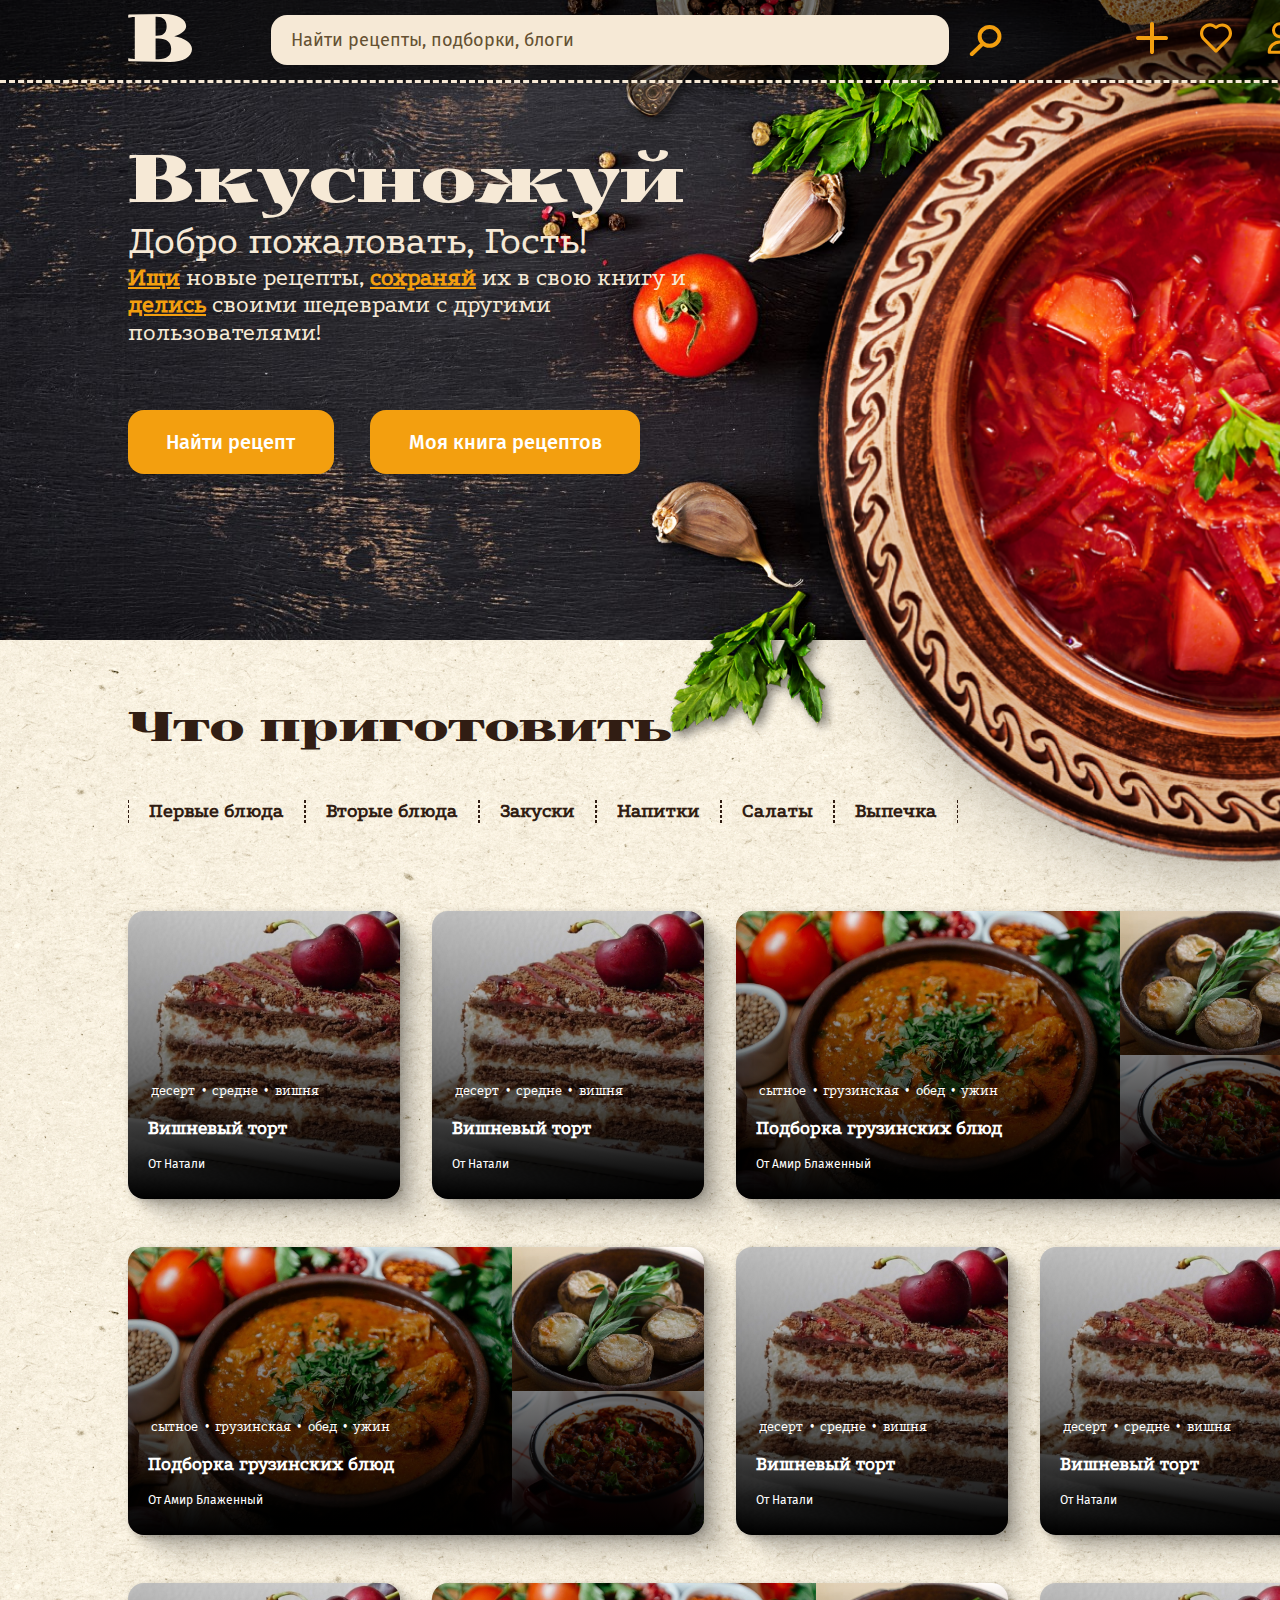
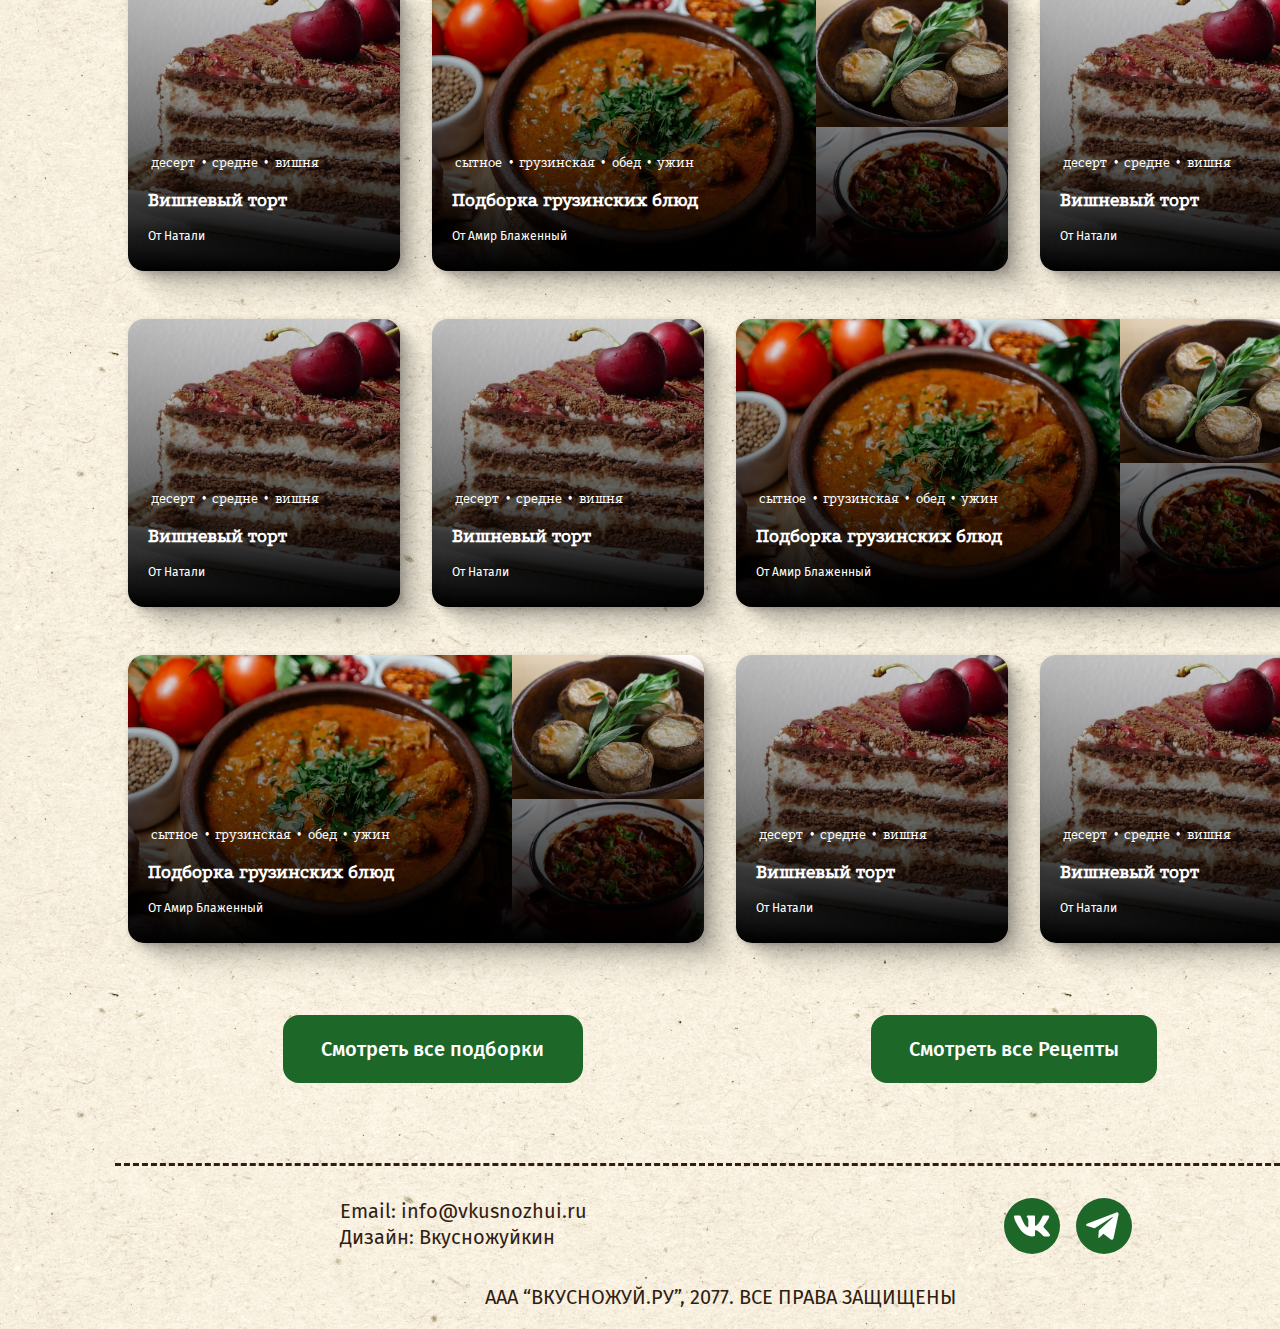
==== commit 5857d570: "recent-edits" ====
--- a/index.html
+++ b/index.html
@@ -25,7 +25,11 @@
         </div>
         <header class="header">
             <div class="container__header">
-                <a href="./index.html" class="header__logo" style="background-image: url(../svg/logo.svg);"></a>  
+                <a href="index.html">
+                    <svg class="header__logo">
+                        <use href="svg/sprite.svg#logo"></use>
+                    </svg>
+                </a>
                 <div class="header__search">
                     <form class="search-form">
                         <div class="search-form__content">
@@ -89,7 +93,7 @@
                 </ul>
             </nav>
             <section class="main-first__content">
-                <article class="recipe-modul" id="item-1">
+                <article class="recipe-modul" id="item-1" onclick="location.href= ('recept-page.html');">
                         <div class="recipe-module__overlay"></div>
                         <div class="recipe-module__image" style="background-image: url(jpg/preview/1.jpg);"></div>
                         <div class="recipe-module__content">
@@ -110,7 +114,7 @@
                             <p class="recipe-block__user">От Натали</p>
                         </div>
                 </article>
-                <article class="recipe-modul" id="item-2"> 
+                <article class="recipe-modul" id="item-2" onclick="location.href= ('recept-page.html');"> 
                     <div class="recipe-module__overlay"></div>
                     <div class="recipe-module__image" style="background-image: url(jpg/preview/1.jpg);"></div>
                     <div class="recipe-module__content">
@@ -185,49 +189,49 @@
                         <p class="recipe-block__user">От Амир Блаженный</p>
                     </div>
                 </article>
-                <article class="recipe-modul" id="item-5">
-                    <div class="recipe-module__overlay"></div>
-                    <div class="recipe-module__image" style="background-image: url(jpg/preview/1.jpg);"></div>
-                    <div class="recipe-module__content">
-                        <ul class="recipe-block__tegs">
-                            <li class="recipe-block__tegs-item">
-                                <a class="recipe-block__tegs-a" href="#">десерт</a>
-                            </li>
-                            <li class="recipe-block__tegs-item">•</li>
-                            <li class="recipe-block__tegs-item">
-                                <a class="recipe-block__tegs-a" href="#">средне</a>
-                            </li>
-                            <li class="recipe-block__tegs-item">•</li>
-                            <li class="recipe-block__tegs-item">
-                                <a class="recipe-block__tegs-a" href="#">вишня</a>
-                            </li>
-                        </ul>
-                        <h3 сlass="recipe-block__chapter">Вишневый торт</h3>
-                        <p class="recipe-block__user">От Натали</p>
-                    </div>
-                </article>
-                <article class="recipe-modul" id="item-6">
-                    <div class="recipe-module__overlay"></div>
-                    <div class="recipe-module__image" style="background-image: url(jpg/preview/1.jpg);"></div>
-                    <div class="recipe-module__content">
-                        <ul class="recipe-block__tegs">
-                            <li class="recipe-block__tegs-item">
-                                <a class="recipe-block__tegs-a" href="#">десерт</a>
-                            </li>
-                            <li class="recipe-block__tegs-item">•</li>
-                            <li class="recipe-block__tegs-item">
-                                <a class="recipe-block__tegs-a" href="#">средне</a>
-                            </li>
-                            <li class="recipe-block__tegs-item">•</li>
-                            <li class="recipe-block__tegs-item">
-                                <a class="recipe-block__tegs-a" href="#">вишня</a>
-                            </li>
-                        </ul>
-                        <h3 сlass="recipe-block__chapter">Вишневый торт</h3>
-                        <p class="recipe-block__user">От Натали</p>
-                    </div>
-                </article>
-                <article class="recipe-modul" id="item-7">
+                <article class="recipe-modul" id="item-5" onclick="location.href= ('recept-page.html');">
+                    <div class="recipe-module__overlay"></div>
+                    <div class="recipe-module__image" style="background-image: url(jpg/preview/1.jpg);"></div>
+                    <div class="recipe-module__content">
+                        <ul class="recipe-block__tegs">
+                            <li class="recipe-block__tegs-item">
+                                <a class="recipe-block__tegs-a" href="#">десерт</a>
+                            </li>
+                            <li class="recipe-block__tegs-item">•</li>
+                            <li class="recipe-block__tegs-item">
+                                <a class="recipe-block__tegs-a" href="#">средне</a>
+                            </li>
+                            <li class="recipe-block__tegs-item">•</li>
+                            <li class="recipe-block__tegs-item">
+                                <a class="recipe-block__tegs-a" href="#">вишня</a>
+                            </li>
+                        </ul>
+                        <h3 сlass="recipe-block__chapter">Вишневый торт</h3>
+                        <p class="recipe-block__user">От Натали</p>
+                    </div>
+                </article>
+                <article class="recipe-modul" id="item-6" onclick="location.href= ('recept-page.html');">
+                    <div class="recipe-module__overlay"></div>
+                    <div class="recipe-module__image" style="background-image: url(jpg/preview/1.jpg);"></div>
+                    <div class="recipe-module__content">
+                        <ul class="recipe-block__tegs">
+                            <li class="recipe-block__tegs-item">
+                                <a class="recipe-block__tegs-a" href="#">десерт</a>
+                            </li>
+                            <li class="recipe-block__tegs-item">•</li>
+                            <li class="recipe-block__tegs-item">
+                                <a class="recipe-block__tegs-a" href="#">средне</a>
+                            </li>
+                            <li class="recipe-block__tegs-item">•</li>
+                            <li class="recipe-block__tegs-item">
+                                <a class="recipe-block__tegs-a" href="#">вишня</a>
+                            </li>
+                        </ul>
+                        <h3 сlass="recipe-block__chapter">Вишневый торт</h3>
+                        <p class="recipe-block__user">От Натали</p>
+                    </div>
+                </article>
+                <article class="recipe-modul" id="item-7" onclick="location.href= ('recept-page.html');">
                     <div class="recipe-module__overlay"></div>
                     <div class="recipe-module__image" style="background-image: url(jpg/preview/1.jpg);"></div>
                     <div class="recipe-module__content">
@@ -275,49 +279,49 @@
                         <p class="recipe-block__user">От Амир Блаженный</p>
                     </div>
                 </article>
-                <article class="recipe-modul" id="item-9">
-                    <div class="recipe-module__overlay"></div>
-                    <div class="recipe-module__image" style="background-image: url(jpg/preview/1.jpg);"></div>
-                    <div class="recipe-module__content">
-                        <ul class="recipe-block__tegs">
-                            <li class="recipe-block__tegs-item">
-                                <a class="recipe-block__tegs-a" href="#">десерт</a>
-                            </li>
-                            <li class="recipe-block__tegs-item">•</li>
-                            <li class="recipe-block__tegs-item">
-                                <a class="recipe-block__tegs-a" href="#">средне</a>
-                            </li>
-                            <li class="recipe-block__tegs-item">•</li>
-                            <li class="recipe-block__tegs-item">
-                                <a class="recipe-block__tegs-a" href="#">вишня</a>
-                            </li>
-                        </ul>
-                        <h3 сlass="recipe-block__chapter">Вишневый торт</h3>
-                        <p class="recipe-block__user">От Натали</p>
-                    </div>
-                </article>
-                <article class="recipe-modul" id="item-10">
-                    <div class="recipe-module__overlay"></div>
-                    <div class="recipe-module__image" style="background-image: url(jpg/preview/1.jpg);"></div>
-                    <div class="recipe-module__content">
-                        <ul class="recipe-block__tegs">
-                            <li class="recipe-block__tegs-item">
-                                <a class="recipe-block__tegs-a" href="#">десерт</a>
-                            </li>
-                            <li class="recipe-block__tegs-item">•</li>
-                            <li class="recipe-block__tegs-item">
-                                <a class="recipe-block__tegs-a" href="#">средне</a>
-                            </li>
-                            <li class="recipe-block__tegs-item">•</li>
-                            <li class="recipe-block__tegs-item">
-                                <a class="recipe-block__tegs-a" href="#">вишня</a>
-                            </li>
-                        </ul>
-                        <h3 сlass="recipe-block__chapter">Вишневый торт</h3>
-                        <p class="recipe-block__user">От Натали</p>
-                    </div>
-                </article>
-                <article class="recipe-modul" id="item-11">
+                <article class="recipe-modul" id="item-9" onclick="location.href= ('recept-page.html');">
+                    <div class="recipe-module__overlay"></div>
+                    <div class="recipe-module__image" style="background-image: url(jpg/preview/1.jpg);"></div>
+                    <div class="recipe-module__content">
+                        <ul class="recipe-block__tegs">
+                            <li class="recipe-block__tegs-item">
+                                <a class="recipe-block__tegs-a" href="#">десерт</a>
+                            </li>
+                            <li class="recipe-block__tegs-item">•</li>
+                            <li class="recipe-block__tegs-item">
+                                <a class="recipe-block__tegs-a" href="#">средне</a>
+                            </li>
+                            <li class="recipe-block__tegs-item">•</li>
+                            <li class="recipe-block__tegs-item">
+                                <a class="recipe-block__tegs-a" href="#">вишня</a>
+                            </li>
+                        </ul>
+                        <h3 сlass="recipe-block__chapter">Вишневый торт</h3>
+                        <p class="recipe-block__user">От Натали</p>
+                    </div>
+                </article>
+                <article class="recipe-modul" id="item-10" onclick="location.href= ('recept-page.html');"> 
+                    <div class="recipe-module__overlay"></div>
+                    <div class="recipe-module__image" style="background-image: url(jpg/preview/1.jpg);"></div>
+                    <div class="recipe-module__content">
+                        <ul class="recipe-block__tegs">
+                            <li class="recipe-block__tegs-item">
+                                <a class="recipe-block__tegs-a" href="#">десерт</a>
+                            </li>
+                            <li class="recipe-block__tegs-item">•</li>
+                            <li class="recipe-block__tegs-item">
+                                <a class="recipe-block__tegs-a" href="#">средне</a>
+                            </li>
+                            <li class="recipe-block__tegs-item">•</li>
+                            <li class="recipe-block__tegs-item">
+                                <a class="recipe-block__tegs-a" href="#">вишня</a>
+                            </li>
+                        </ul>
+                        <h3 сlass="recipe-block__chapter">Вишневый торт</h3>
+                        <p class="recipe-block__user">От Натали</p>
+                    </div>
+                </article>
+                <article class="recipe-modul" id="item-11" onclick="location.href= ('recept-page.html');">
                     <div class="recipe-module__overlay"></div>
                     <div class="recipe-module__image" style="background-image: url(jpg/preview/1.jpg);"></div>
                     <div class="recipe-module__content">
@@ -392,28 +396,28 @@
                         <p class="recipe-block__user">От Амир Блаженный</p>
                     </div>
                 </article>
-                <article class="recipe-modul" id="item-14">
-                    <div class="recipe-module__overlay"></div>
-                    <div class="recipe-module__image" style="background-image: url(jpg/preview/1.jpg);"></div>
-                    <div class="recipe-module__content">
-                        <ul class="recipe-block__tegs">
-                            <li class="recipe-block__tegs-item">
-                                <a class="recipe-block__tegs-a" href="#">десерт</a>
-                            </li>
-                            <li class="recipe-block__tegs-item">•</li>
-                            <li class="recipe-block__tegs-item">
-                                <a class="recipe-block__tegs-a" href="#">средне</a>
-                            </li>
-                            <li class="recipe-block__tegs-item">•</li>
-                            <li class="recipe-block__tegs-item">
-                                <a class="recipe-block__tegs-a" href="#">вишня</a>
-                            </li>
-                        </ul>
-                        <h3 сlass="recipe-block__chapter">Вишневый торт</h3>
-                        <p class="recipe-block__user">От Натали</p>
-                    </div>
-                </article>
-                <article class="recipe-modul" id="item-15">
+                <article class="recipe-modul" id="item-14" onclick="location.href= ('recept-page.html');">
+                    <div class="recipe-module__overlay"></div>
+                    <div class="recipe-module__image" style="background-image: url(jpg/preview/1.jpg);"></div>
+                    <div class="recipe-module__content">
+                        <ul class="recipe-block__tegs">
+                            <li class="recipe-block__tegs-item">
+                                <a class="recipe-block__tegs-a" href="#">десерт</a>
+                            </li>
+                            <li class="recipe-block__tegs-item">•</li>
+                            <li class="recipe-block__tegs-item">
+                                <a class="recipe-block__tegs-a" href="#">средне</a>
+                            </li>
+                            <li class="recipe-block__tegs-item">•</li>
+                            <li class="recipe-block__tegs-item">
+                                <a class="recipe-block__tegs-a" href="#">вишня</a>
+                            </li>
+                        </ul>
+                        <h3 сlass="recipe-block__chapter">Вишневый торт</h3>
+                        <p class="recipe-block__user">От Натали</p>
+                    </div>
+                </article>
+                <article class="recipe-modul" id="item-15" onclick="location.href= ('recept-page.html');">
                     <div class="recipe-module__overlay"></div>
                     <div class="recipe-module__image" style="background-image: url(jpg/preview/1.jpg);"></div>
                     <div class="recipe-module__content">
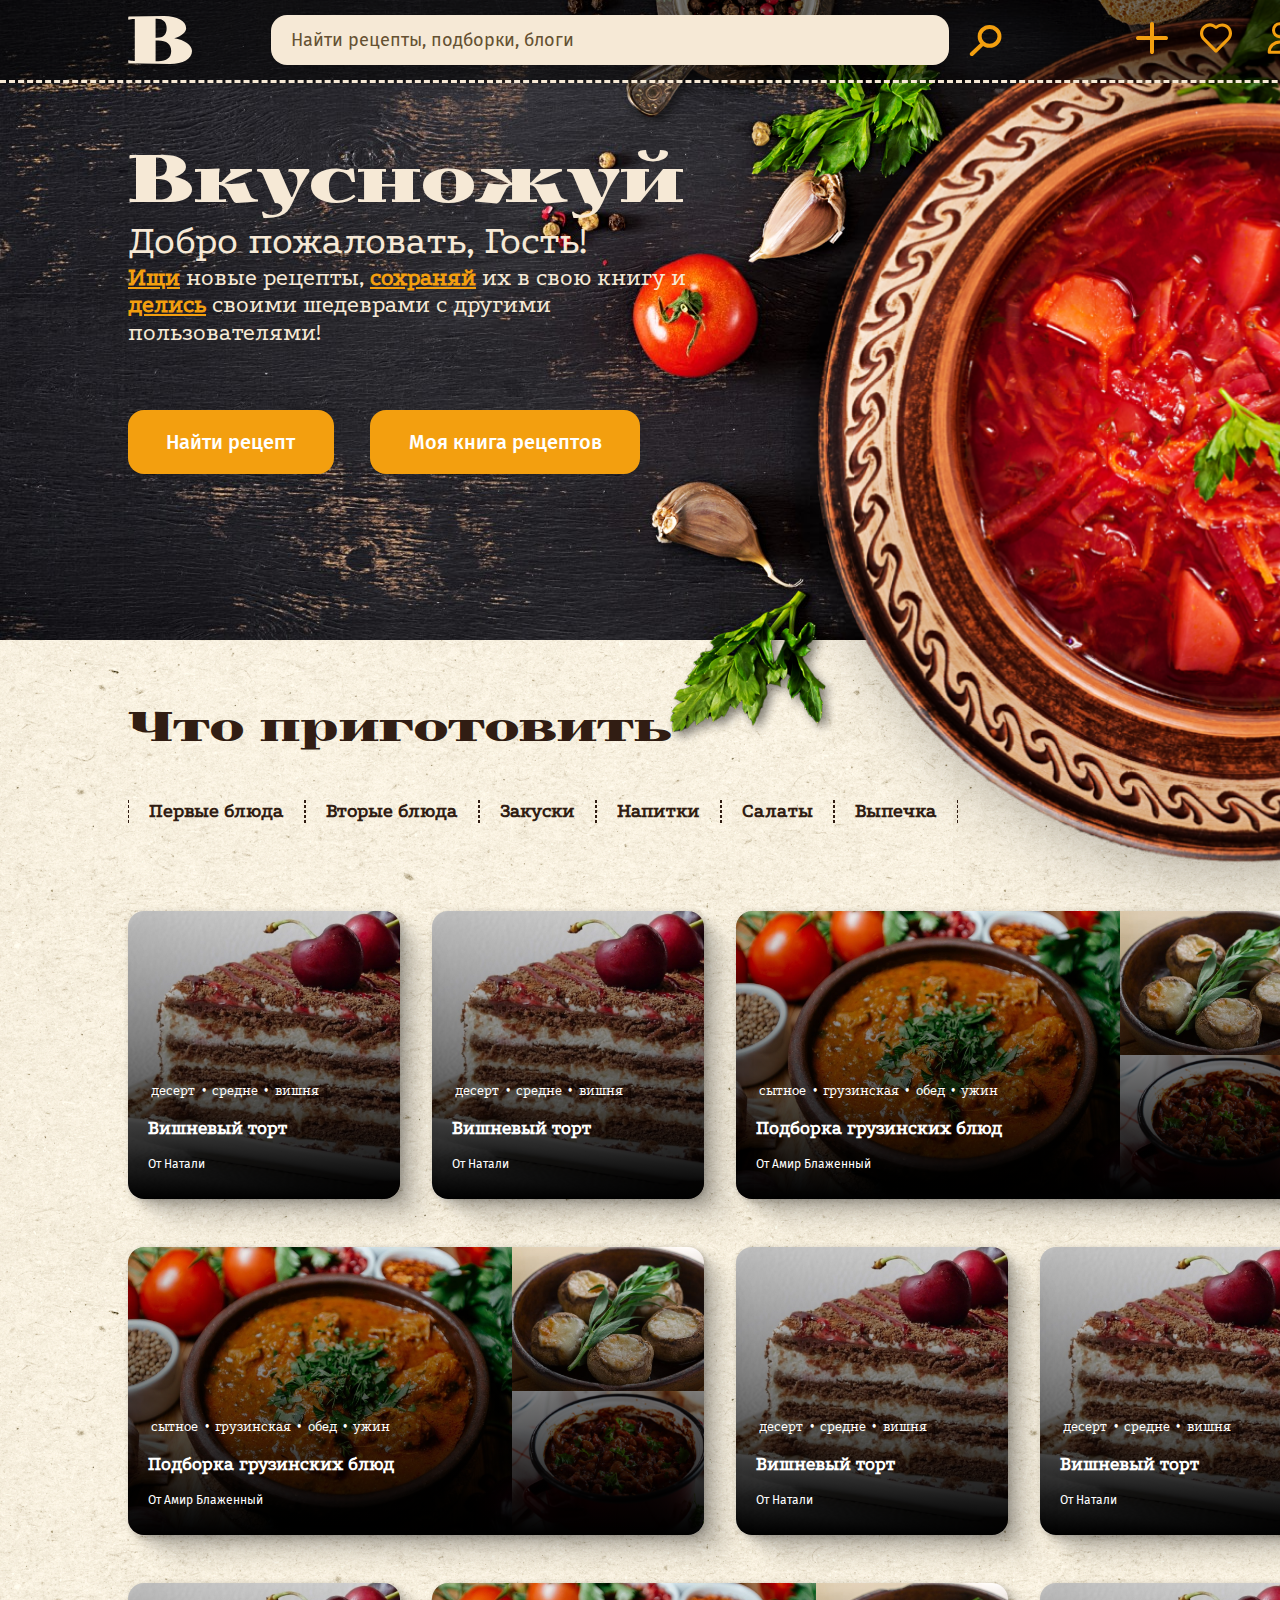
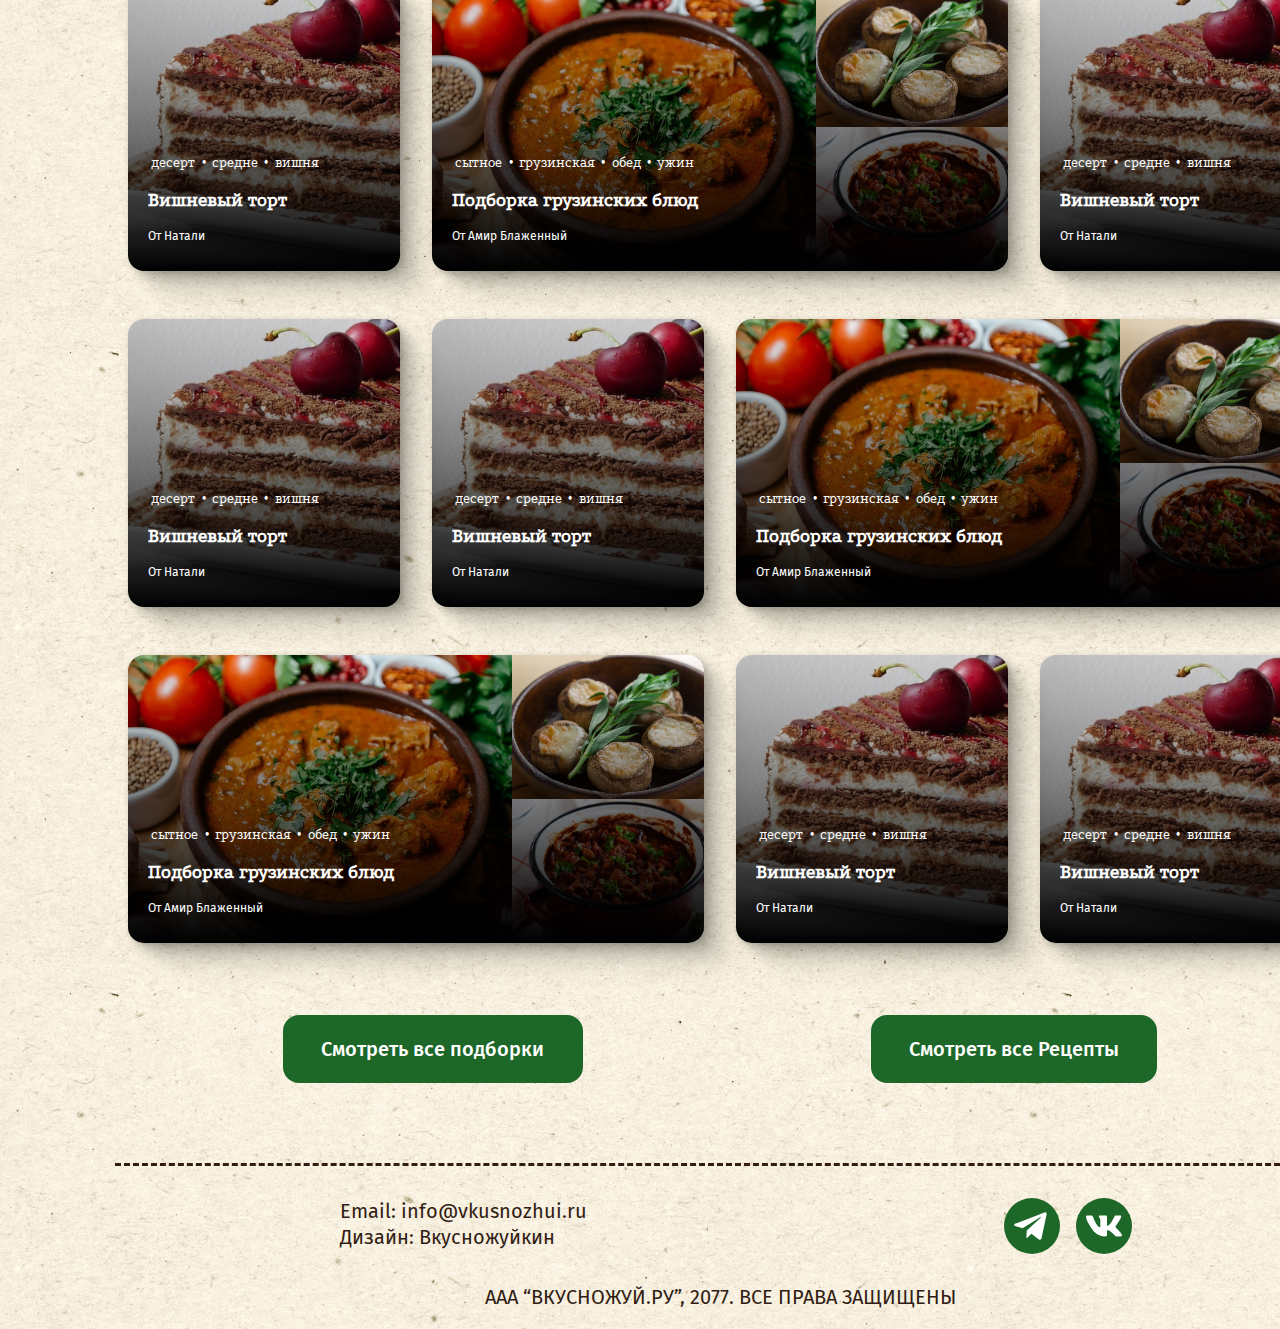
==== commit 1d506f76: "correct-logo" ====
--- a/index.html
+++ b/index.html
@@ -7,10 +7,6 @@
     <title>Вкусножуй</title>
 
     <meta name="description" content="Ищи новые рецепты, сохраняй их в свою книгу и делись своими шедеврами с другими пользователями!"> 
-    <!--Уникальное описание страницы. Используется парсерами URL-адресов в социальных сетях, таких как Twitter или Facebook.-->
-    <meta property="og:title" content="Unique page title - My Site">
-    <!--Изображение, отображаемое, когда вы делитесь ссылкой на страницу в социальных сетях, приложениях чата или других сайтах, которые очищают URL-адреса.-->
-    <meta property="og:image" content="image.jpg">
     <meta name="theme-color" content="#311D13">
     <link rel="stylesheet" href="css/first-page.css">
     <link rel="stylesheet" href="animate.css-main/animate.min.css" />
@@ -25,11 +21,9 @@
         </div>
         <header class="header">
             <div class="container__header">
-                <a href="index.html">
-                    <svg class="header__logo">
-                        <use href="svg/sprite.svg#logo"></use>
-                    </svg>
-                </a>
+                <svg class="header__logo" onclick="location.href= ('index.html');">
+                    <use href="svg/sprite.svg#logo"></use>
+                </svg>
                 <div class="header__search">
                     <form class="search-form">
                         <div class="search-form__content">
@@ -455,8 +449,12 @@
                     <li class="footer__info-item">Дизайн: Вкусножуйкин</li>
                 </ul>
                 <ul class="footer__social">
-                    <a href="#" class="footer__social-item" style="background-image: url(../svg/VK.svg);"></a>
-                    <a href="#" class="footer__social-item" style="background-image: url(../svg/TG.svg);"></a>  
+                    <svg class="footer__social-item">
+                        <use href="svg/sprite.svg#tg"></use>
+                    </svg>
+                    <svg class="footer__social-item">
+                        <use href="svg/sprite.svg#vk"></use>
+                    </svg>
                 </ul>
             </div>
             <p class="footer__copyright">ААА “ВКУСНОЖУЙ.РУ”, 2077. ВСЕ ПРАВА ЗАЩИЩЕНЫ</p>
